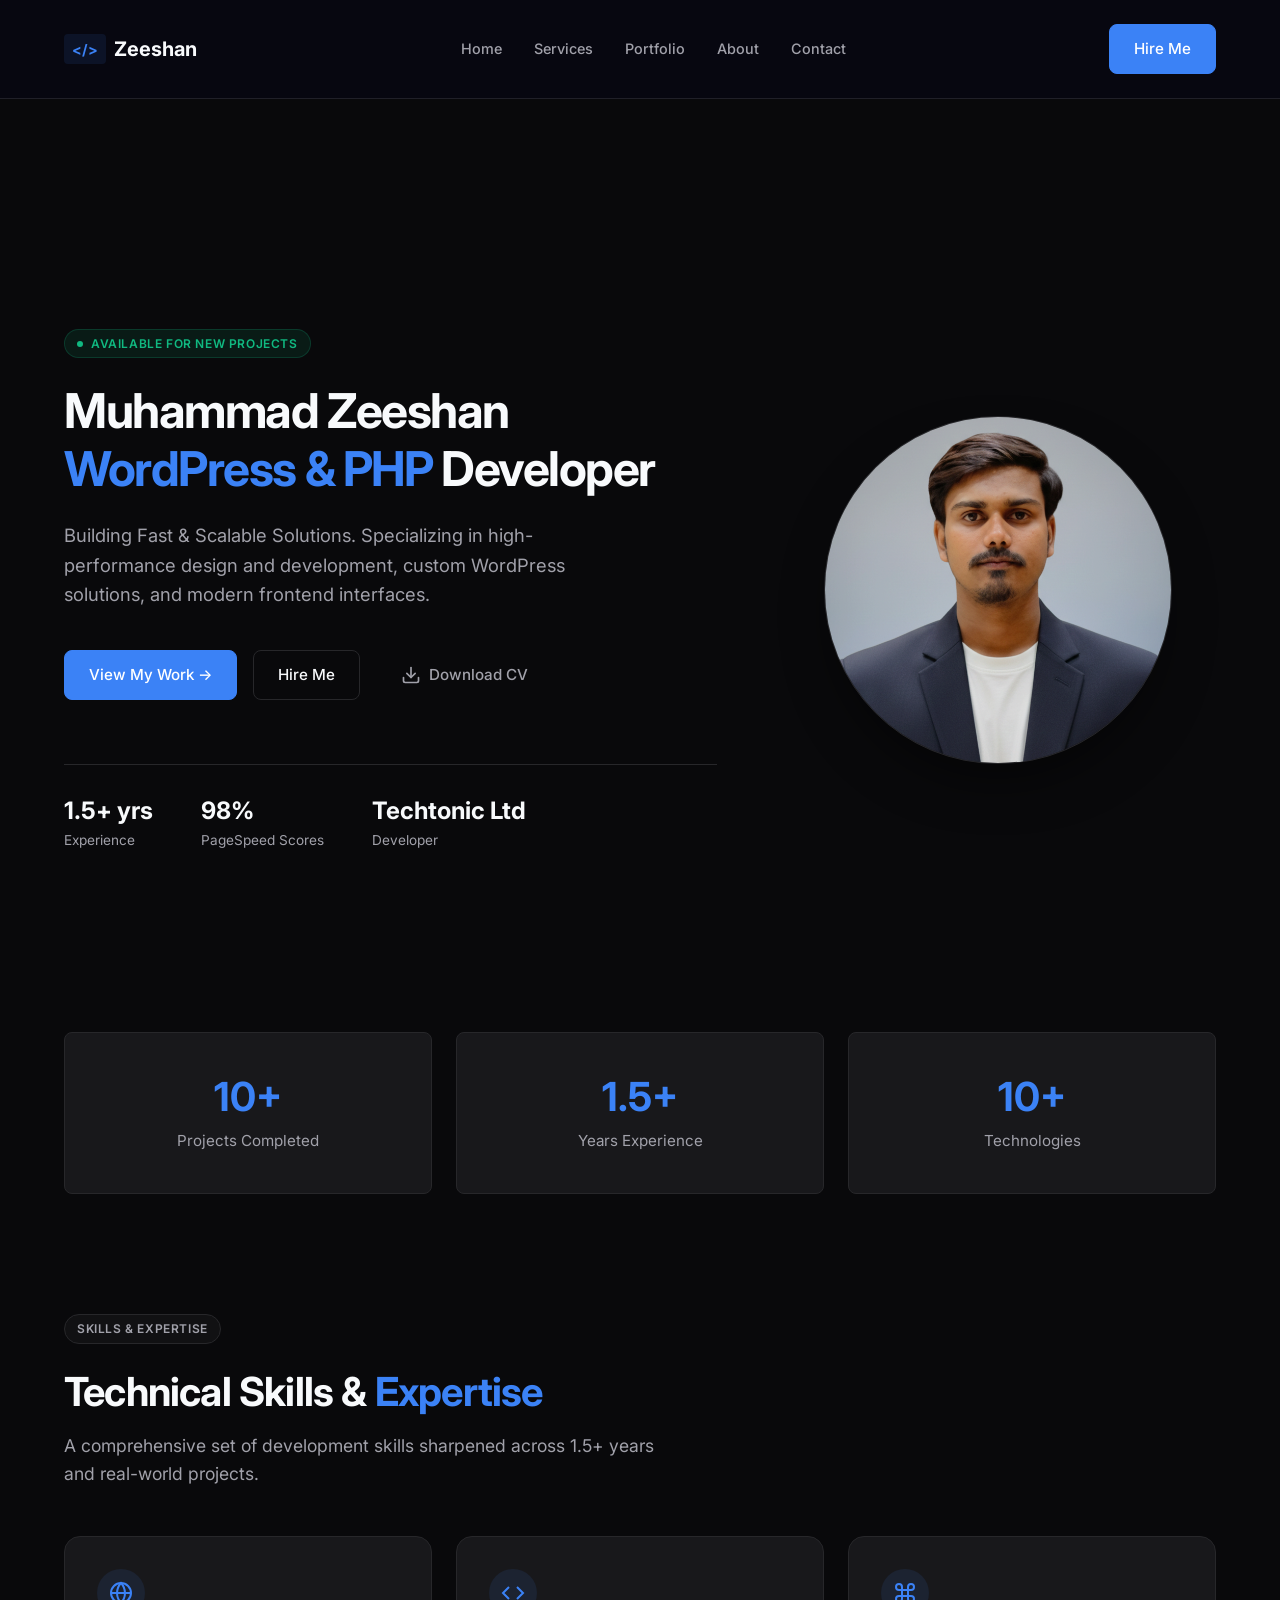
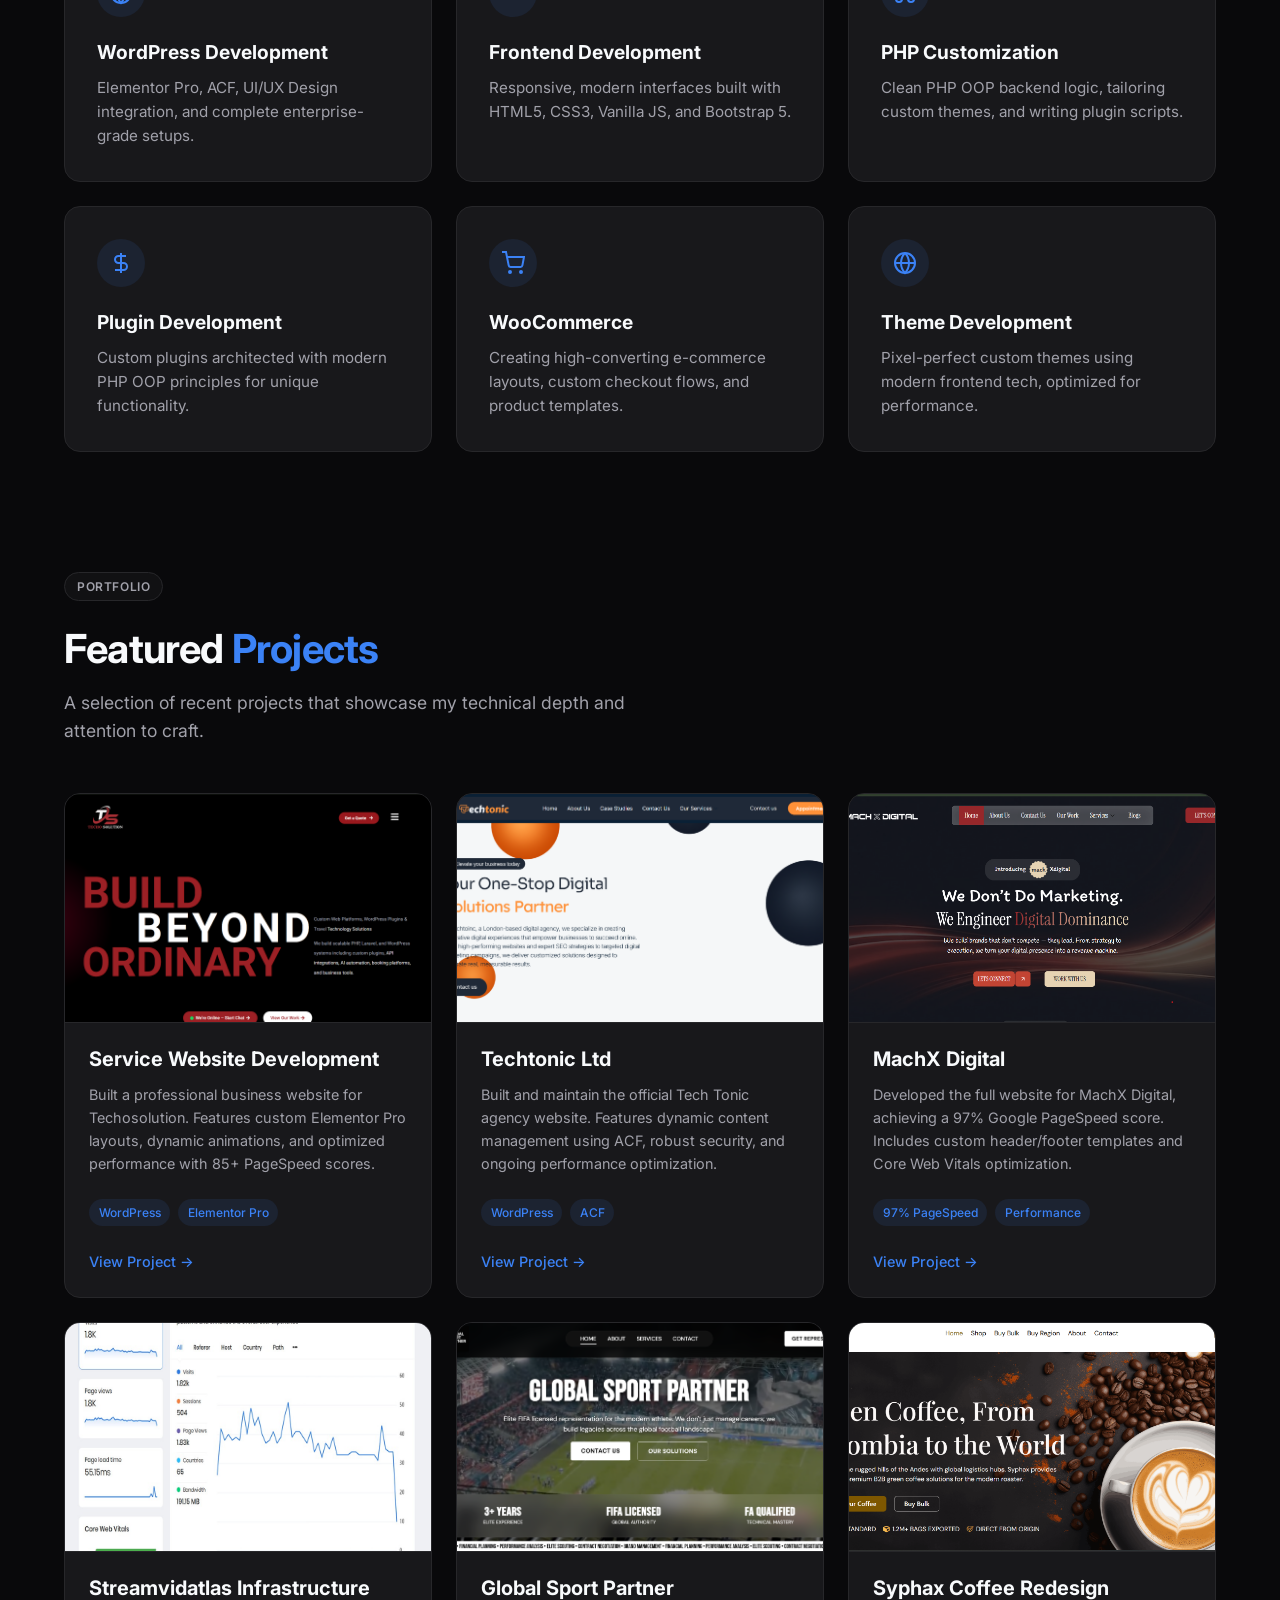
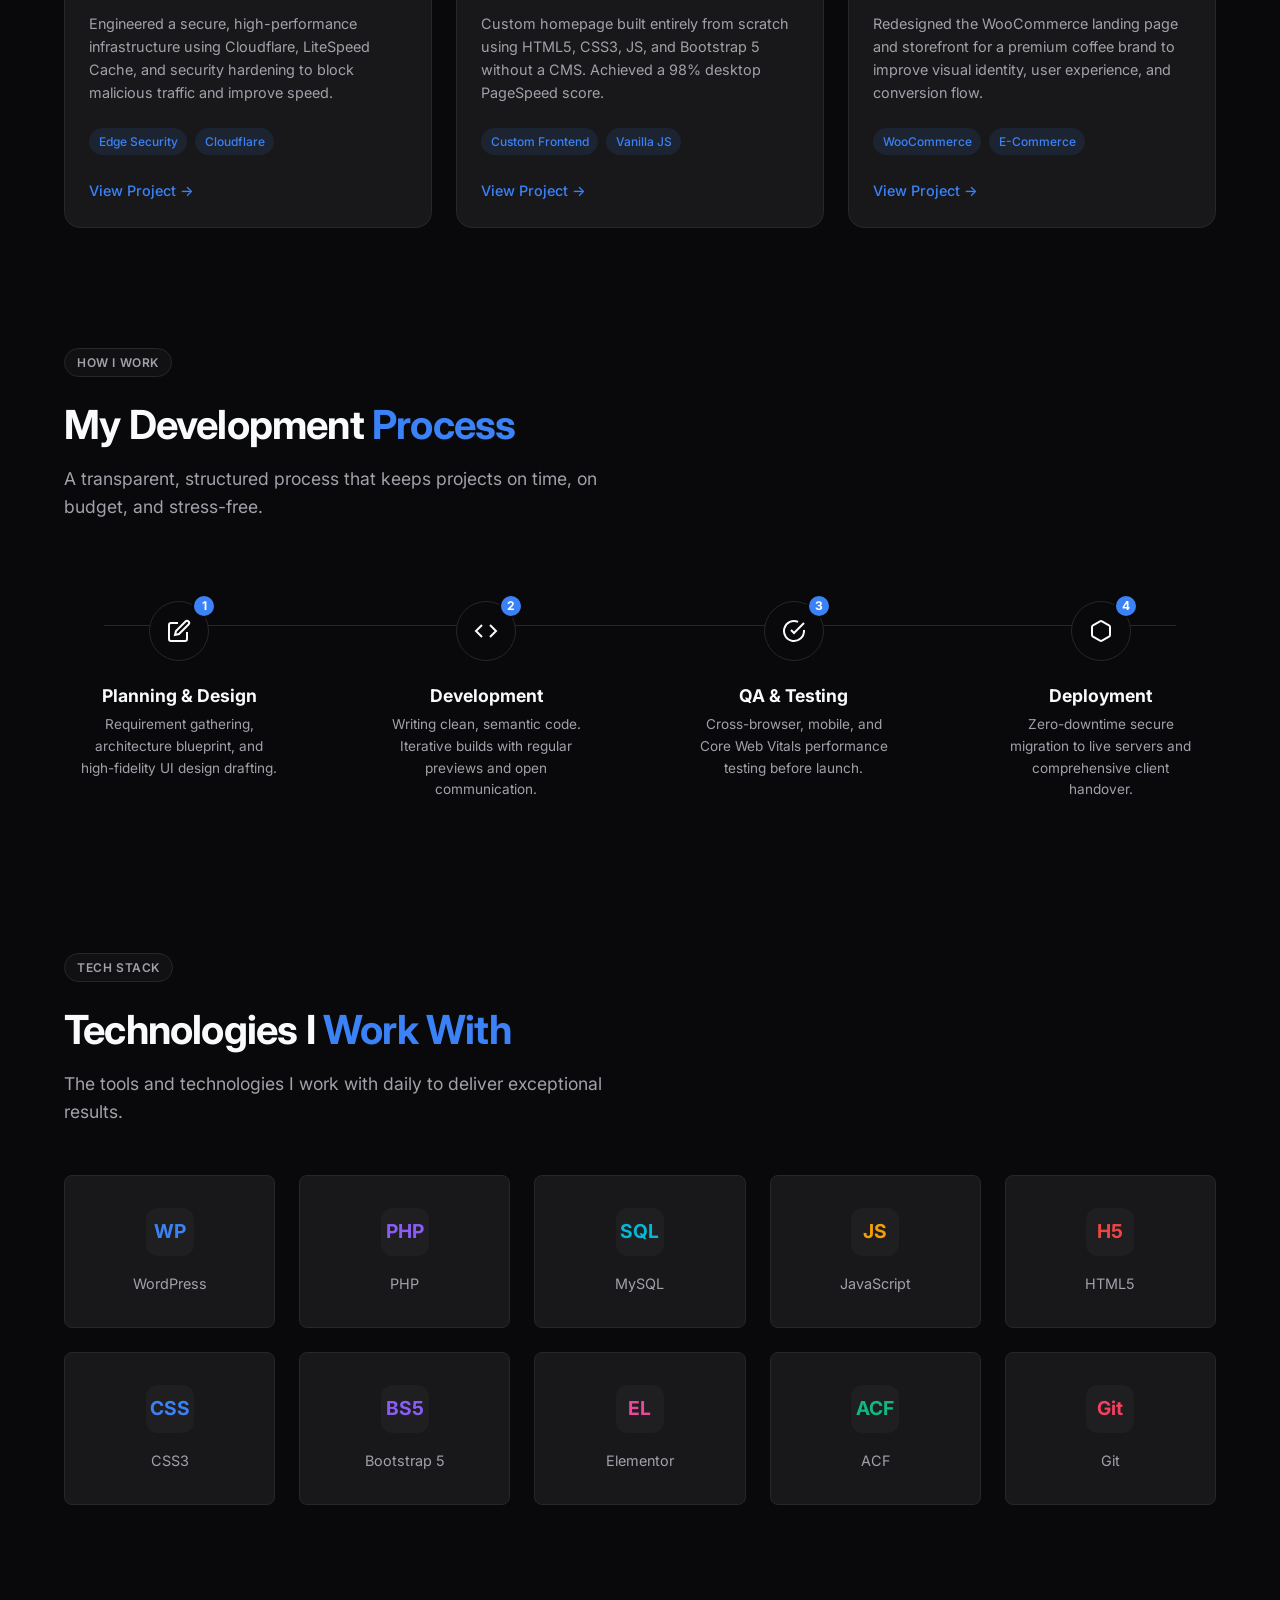
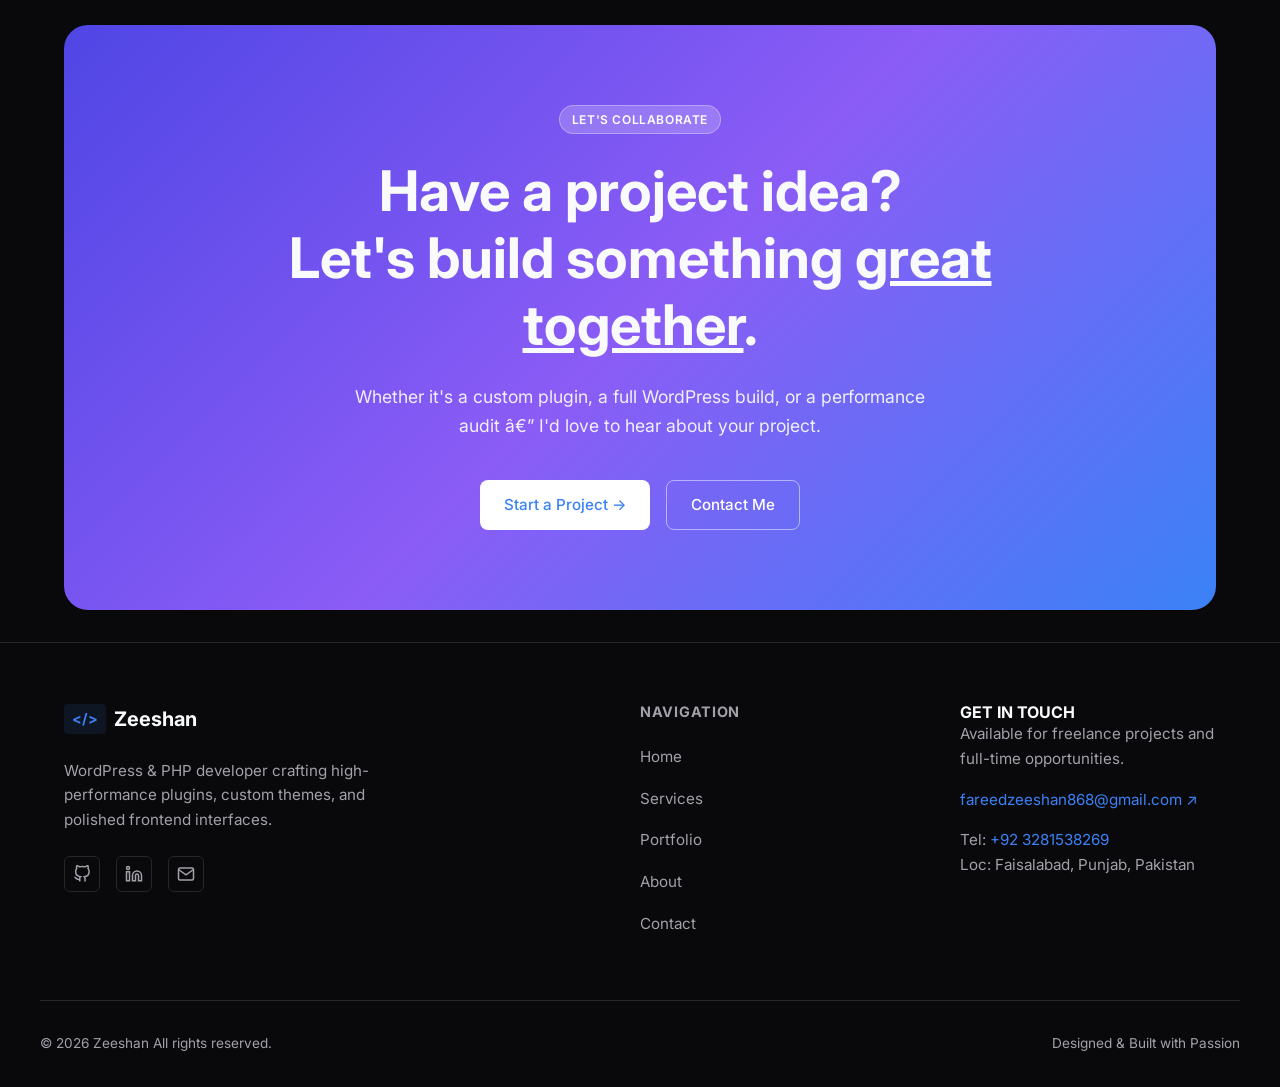
==== index.html @ 6ff64d0c "Initial commit of Portfolio website" ====
<!DOCTYPE html>
<html lang="en">
<head>
    <meta charset="UTF-8">
    <meta name="viewport" content="width=device-width, initial-scale=1.0">
    <title>Muhammad Zeeshan | Portfolio</title>
    <!-- CSS -->
    <link rel="stylesheet" href="assets/css/styles.css">
</head>
<body>

    <!-- 1. NAVIGATION -->
    <nav class="navbar">
        <div class="container nav-content">
            <a href="index.html" class="logo">
                <span class="logo-code">&lt;/&gt;</span> Zeeshan
            </a>
            <ul class="nav-links">
                <li><a href="index.html">Home</a></li>
                <li><a href="services.html">Services</a></li>
                <li><a href="portfolio.html">Portfolio</a></li>
                <li><a href="about.html">About</a></li>
                <li><a href="contact.html">Contact</a></li>
            </ul>
            <div style="display: flex; align-items: center; gap: 1rem;">
                <a href="contact.html" class="btn btn-primary nav-btn">Hire Me</a>
            </div>
        </div>
    </nav>

    <!-- 2. HERO SECTION -->
    <header id="home" class="hero">
        <div class="container hero-grid">
            <div class="hero-left">
                <span class="badge-label success">
                    <span class="dot-success"></span> AVAILABLE FOR NEW PROJECTS
                </span>
                
                <h1 class="hero-title">
                    Muhammad Zeeshan <br>
                    <span class="text-primary">WordPress & PHP</span> Developer
                </h1>
                
                <p class="hero-subtitle">
                    Building Fast & Scalable Solutions. Specializing in high-performance design and development, custom WordPress solutions, and modern frontend interfaces.
                </p>
                
                <div class="hero-ctas">
                    <a href="#portfolio" class="btn btn-primary">
                        View My Work &rarr;
                    </a>
                    <a href="contact.html" class="btn btn-outline">
                        Hire Me
                    </a>
                    <a href="assets/docs/Professional-CV.pdf" class="btn btn-ghost" target="_blank" download="Professional-CV.pdf" type="application/pdf"><svg width="20" height="20" viewBox="0 0 24 24" fill="none" stroke="currentColor" stroke-width="2" stroke-linecap="round" stroke-linejoin="round"><path d="M21 15v4a2 2 0 0 1-2 2H5a2 2 0 0 1-2-2v-4"></path><polyline points="7 10 12 15 17 10"></polyline><line x1="12" y1="15" x2="12" y2="3"></line></svg> Download CV</a>
                </div>
                
                <div class="hero-stats-row">
                    <div class="stat-item">
                        <h4>1.5+ yrs</h4>
                        <p>Experience</p>
                    </div>
                    <div class="stat-item">
                        <h4>98%</h4>
                        <p>PageSpeed Scores</p>
                    </div>
                    <div class="stat-item">
                        <h4>Techtonic Ltd</h4>
                        <p>Developer</p>
                    </div>
                </div>
            </div>
            
            <div class="hero-right">
                <div class="hero-right-img">
                    <img src="assets/images/profileimage.png" alt="Muhammad Zeeshan">
                </div>
            </div>
        </div>
    </header>

    <!-- 3. STATS GRID -->
    <section class="section-padding" style="padding-top: 2rem;">
        <div class="container stats-grid">
            <div class="stat-card-box">
                <h3>10+</h3>
                <p>Projects Completed</p>
            </div>
            <div class="stat-card-box">
                <h3>1.5+</h3>
                <p>Years Experience</p>
            </div>
            <div class="stat-card-box">
                <h3>10+</h3>
                <p>Technologies</p>
            </div>
        </div>
    </section>

    <!-- 4. SKILLS & EXPERTISE -->
    <section id="about" class="section-padding">
        <div class="container">
            <span class="badge-label">SKILLS & EXPERTISE</span>
            <div class="section-header">
                <h2 class="section-title">Technical Skills & <span class="text-primary">Expertise</span></h2>
                <p class="section-desc">A comprehensive set of development skills sharpened across 1.5+ years and real-world projects.</p>
            </div>
            
            <div class="grid-3">
                <div class="feature-card">
                    <div class="icon-circle">
                        <svg width="24" height="24" viewBox="0 0 24 24" fill="none" stroke="currentColor" stroke-width="2"><circle cx="12" cy="12" r="10"></circle><line x1="2" y1="12" x2="22" y2="12"></line><path d="M12 2a15.3 15.3 0 0 1 4 10 15.3 15.3 0 0 1-4 10 15.3 15.3 0 0 1-4-10 15.3 15.3 0 0 1 4-10z"></path></svg>
                    </div>
                    <h3>WordPress Development</h3>
                    <p>Elementor Pro, ACF, UI/UX Design integration, and complete enterprise-grade setups.</p>
                </div>
                
                <div class="feature-card">
                    <div class="icon-circle">
                        <svg width="24" height="24" viewBox="0 0 24 24" fill="none" stroke="currentColor" stroke-width="2"><polyline points="16 18 22 12 16 6"></polyline><polyline points="8 6 2 12 8 18"></polyline></svg>
                    </div>
                    <h3>Frontend Development</h3>
                    <p>Responsive, modern interfaces built with HTML5, CSS3, Vanilla JS, and Bootstrap 5.</p>
                </div>

                <div class="feature-card">
                    <div class="icon-circle">
                        <svg width="24" height="24" viewBox="0 0 24 24" fill="none" stroke="currentColor" stroke-width="2"><path d="M18 3a3 3 0 0 0-3 3v12a3 3 0 0 0 3 3 3 3 0 0 0 3-3 3 3 0 0 0-3-3H6a3 3 0 0 0-3 3 3 3 0 0 0 3 3 3 3 0 0 0 3-3V6a3 3 0 0 0-3-3 3 3 0 0 0-3 3 3 3 0 0 0 3 3h12a3 3 0 0 0 3-3 3 3 0 0 0-3-3z"></path></svg>
                    </div>
                    <h3>PHP Customization</h3>
                    <p>Clean PHP OOP backend logic, tailoring custom themes, and writing plugin scripts.</p>
                </div>

                <div class="feature-card">
                    <div class="icon-circle">
                        <svg width="24" height="24" viewBox="0 0 24 24" fill="none" stroke="currentColor" stroke-width="2"><path d="M12 2v20M17 5H9.5a3.5 3.5 0 0 0 0 7h5a3.5 3.5 0 0 1 0 7H6"></path></svg>
                    </div>
                    <h3>Plugin Development</h3>
                    <p>Custom plugins architected with modern PHP OOP principles for unique functionality.</p>
                </div>
                
                <div class="feature-card">
                    <div class="icon-circle">
                        <svg width="24" height="24" viewBox="0 0 24 24" fill="none" stroke="currentColor" stroke-width="2"><circle cx="9" cy="21" r="1"></circle><circle cx="20" cy="21" r="1"></circle><path d="M1 1h4l2.68 13.39a2 2 0 0 0 2 1.61h9.72a2 2 0 0 0 2-1.61L23 6H6"></path></svg>
                    </div>
                    <h3>WooCommerce</h3>
                    <p>Creating high-converting e-commerce layouts, custom checkout flows, and product templates.</p>
                </div>
                
                <div class="feature-card">
                    <div class="icon-circle">
                        <svg width="24" height="24" viewBox="0 0 24 24" fill="none" stroke="currentColor" stroke-width="2"><circle cx="12" cy="12" r="10"></circle><path d="M12 2a14.5 14.5 0 0 0 0 20 14.5 14.5 0 0 0 0-20"></path><path d="M2 12h20"></path></svg>
                    </div>
                    <h3>Theme Development</h3>
                    <p>Pixel-perfect custom themes using modern frontend tech, optimized for performance.</p>
                </div>
            </div>
        </div>
    </section>

    <!-- 5. PORTFOLIO -->
    <section id="portfolio" class="section-padding">
        <div class="container">
            <span class="badge-label">PORTFOLIO</span>
            <div class="section-header">
                <h2 class="section-title">Featured <span class="text-primary">Projects</span></h2>
                <p class="section-desc">A selection of recent projects that showcase my technical depth and attention to craft.</p>
            </div>
            
            <div class="grid-3">
                <!-- Project 1 -->
                <div class="project-card">
                    <div class="project-img-wrapper">
                        <img src="assets/images/techosolution.png" alt="Techosolution">
                    </div>
                    <div class="project-content">
                        <h3>Service Website Development</h3>
                        <p>Built a professional business website for Techosolution. Features custom Elementor Pro layouts, dynamic animations, and optimized performance with 85+ PageSpeed scores.</p>
                        <div class="project-tags">
                            <span>WordPress</span>
                            <span>Elementor Pro</span>
                        </div>
                        <a href="project-detail.html?id=techosolution" class="view-project-link">View Project &rarr;</a>
                    </div>
                </div>

                <!-- Project 2 -->
                <div class="project-card">
                    <div class="project-img-wrapper">
                        <img src="assets/images/techtonic.png" alt="Tech Tonic">
                    </div>
                    <div class="project-content">
                        <h3>Techtonic Ltd</h3>
                        <p>Built and maintain the official Tech Tonic agency website. Features dynamic content management using ACF, robust security, and ongoing performance optimization.</p>
                        <div class="project-tags">
                            <span>WordPress</span>
                            <span>ACF</span>
                        </div>
                        <a href="project-detail.html?id=techtonic" class="view-project-link">View Project &rarr;</a>
                    </div>
                </div>

                <!-- Project 3 -->
                <div class="project-card">
                    <div class="project-img-wrapper">
                        <img src="assets/images/machXdigitals.png" alt="MachX Digital">
                    </div>
                    <div class="project-content">
                        <h3>MachX Digital</h3>
                        <p>Developed the full website for MachX Digital, achieving a 97% Google PageSpeed score. Includes custom header/footer templates and Core Web Vitals optimization.</p>
                        <div class="project-tags">
                            <span>97% PageSpeed</span>
                            <span>Performance</span>
                        </div>
                        <a href="project-detail.html?id=machxdigital" class="view-project-link">View Project &rarr;</a>
                    </div>
                </div>

                <!-- Project 4 -->
                <div class="project-card">
                    <div class="project-img-wrapper">
                        <img src="assets/images/visitor-analytics.jpg" alt="Streamvidatlas">
                    </div>
                    <div class="project-content">
                        <h3>Streamvidatlas Infrastructure</h3>
                        <p>Engineered a secure, high-performance infrastructure using Cloudflare, LiteSpeed Cache, and security hardening to block malicious traffic and improve speed.</p>
                        <div class="project-tags">
                            <span>Edge Security</span>
                            <span>Cloudflare</span>
                        </div>
                        <a href="project-detail.html?id=streamvidatlas" class="view-project-link">View Project &rarr;</a>
                    </div>
                </div>

                <!-- Project 5 -->
                <div class="project-card">
                    <div class="project-img-wrapper">
                        <img src="assets/images/globalsportbrand.png" alt="Global Sport Partner">
                    </div>
                    <div class="project-content">
                        <h3>Global Sport Partner</h3>
                        <p>Custom homepage built entirely from scratch using HTML5, CSS3, JS, and Bootstrap 5 without a CMS. Achieved a 98% desktop PageSpeed score.</p>
                        <div class="project-tags">
                            <span>Custom Frontend</span>
                            <span>Vanilla JS</span>
                        </div>
                        <a href="project-detail.html?id=globalsportpartner" class="view-project-link">View Project &rarr;</a>
                    </div>
                </div>

                <!-- Project 6 -->
                <div class="project-card">
                    <div class="project-img-wrapper">
                        <img src="assets/images/syphox.png" alt="Syphax Coffee">
                    </div>
                    <div class="project-content">
                        <h3>Syphax Coffee Redesign</h3>
                        <p>Redesigned the WooCommerce landing page and storefront for a premium coffee brand to improve visual identity, user experience, and conversion flow.</p>
                        <div class="project-tags">
                            <span>WooCommerce</span>
                            <span>E-Commerce</span>
                        </div>
                        <a href="project-detail.html?id=syphaxcoffee" class="view-project-link">View Project &rarr;</a>
                    </div>
                </div>
            </div>
        </div>
    </section>

    <!-- Removed Services Section -->

    <!-- 7. PROCESS -->
    <section class="section-padding">
        <div class="container">
            <span class="badge-label">HOW I WORK</span>
            <div class="section-header">
                <h2 class="section-title">My Development <span class="text-primary">Process</span></h2>
                <p class="section-desc">A transparent, structured process that keeps projects on time, on budget, and stress-free.</p>
            </div>
            
            <div class="process-wrapper">
                <div class="process-step">
                    <div class="process-icon">
                        <svg width="24" height="24" viewBox="0 0 24 24" fill="none" stroke="currentColor" stroke-width="2"><path d="M11 4H4a2 2 0 0 0-2 2v14a2 2 0 0 0 2 2h14a2 2 0 0 0 2-2v-7"></path><path d="M18.5 2.5a2.121 2.121 0 0 1 3 3L12 15l-4 1 1-4 9.5-9.5z"></path></svg>
                        <div class="process-number">1</div>
                    </div>
                    <h3>Planning & Design</h3>
                    <p>Requirement gathering, architecture blueprint, and high-fidelity UI design drafting.</p>
                </div>
                <div class="process-step">
                    <div class="process-icon">
                        <svg width="24" height="24" viewBox="0 0 24 24" fill="none" stroke="currentColor" stroke-width="2"><polyline points="16 18 22 12 16 6"></polyline><polyline points="8 6 2 12 8 18"></polyline></svg>
                        <div class="process-number">2</div>
                    </div>
                    <h3>Development</h3>
                    <p>Writing clean, semantic code. Iterative builds with regular previews and open communication.</p>
                </div>
                <div class="process-step">
                    <div class="process-icon">
                        <svg width="24" height="24" viewBox="0 0 24 24" fill="none" stroke="currentColor" stroke-width="2"><path d="M22 11.08V12a10 10 0 1 1-5.93-9.14"></path><polyline points="22 4 12 14.01 9 11.01"></polyline></svg>
                        <div class="process-number">3</div>
                    </div>
                    <h3>QA & Testing</h3>
                    <p>Cross-browser, mobile, and Core Web Vitals performance testing before launch.</p>
                </div>
                <div class="process-step">
                    <div class="process-icon">
                        <svg width="24" height="24" viewBox="0 0 24 24" fill="none" stroke="currentColor" stroke-width="2"><path d="M21 16V8a2 2 0 0 0-1-1.73l-7-4a2 2 0 0 0-2 0l-7 4A2 2 0 0 0 3 8v8a2 2 0 0 0 1 1.73l7 4a2 2 0 0 0 2 0l7-4A2 2 0 0 0 21 16z"></path></svg>
                        <div class="process-number">4</div>
                    </div>
                    <h3>Deployment</h3>
                    <p>Zero-downtime secure migration to live servers and comprehensive client handover.</p>
                </div>
            </div>
        </div>
    </section>

    <!-- 8. TECH STACK -->
    <section class="section-padding">
        <div class="container">
            <span class="badge-label">TECH STACK</span>
            <div class="section-header">
                <h2 class="section-title">Technologies I <span class="text-primary">Work With</span></h2>
                <p class="section-desc">The tools and technologies I work with daily to deliver exceptional results.</p>
            </div>
            
            <div class="tech-grid">
                <div class="tech-card">
                    <div class="tech-logo-placeholder">WP</div>
                    <span>WordPress</span>
                </div>
                <div class="tech-card">
                    <div class="tech-logo-placeholder" style="color: #8b5cf6;">PHP</div>
                    <span>PHP</span>
                </div>
                <div class="tech-card">
                    <div class="tech-logo-placeholder" style="color: #06b6d4;">SQL</div>
                    <span>MySQL</span>
                </div>
                <div class="tech-card">
                    <div class="tech-logo-placeholder" style="color: #f59e0b;">JS</div>
                    <span>JavaScript</span>
                </div>
                <div class="tech-card">
                    <div class="tech-logo-placeholder" style="color: #ef4444;">H5</div>
                    <span>HTML5</span>
                </div>
                <div class="tech-card">
                    <div class="tech-logo-placeholder" style="color: #3b82f6;">CSS</div>
                    <span>CSS3</span>
                </div>
                <div class="tech-card">
                    <div class="tech-logo-placeholder" style="color: #8b5cf6;">BS5</div>
                    <span>Bootstrap 5</span>
                </div>
                <div class="tech-card">
                    <div class="tech-logo-placeholder" style="color: #ec4899;">EL</div>
                    <span>Elementor</span>
                </div>
                <div class="tech-card">
                    <div class="tech-logo-placeholder" style="color: #10b981;">ACF</div>
                    <span>ACF</span>
                </div>
                <div class="tech-card">
                    <div class="tech-logo-placeholder" style="color: #f43f5e;">Git</div>
                    <span>Git</span>
                </div>
            </div>
        </div>
    </section>



    <!-- 10. CTA & FOOTER -->
    <section class="section-padding" style="padding-bottom: 2rem;">
        <div class="container">
            <div class="cta-banner">
                <span class="badge-label">Let's Collaborate</span>
                <h2>Have a project idea? <br>Let's build something <span style="text-decoration: underline;">great together</span>.</h2>
                <p>Whether it's a custom plugin, a full WordPress build, or a performance audit â€” I'd love to hear about your project.</p>
                <div class="cta-buttons">
                    <a href="contact.html" class="btn btn-white">Start a Project &rarr;</a>
                    <a href="contact.html" class="btn btn-transparent">Contact Me</a>
                </div>
            </div>
        </div>
    </section>

    <footer id="contact" class="footer">
        <div class="container footer-grid">
            <div class="footer-brand">
                <a href="#" class="logo">
                    <span class="logo-code">&lt;/&gt;</span> Zeeshan
                </a>
                <p>WordPress & PHP developer crafting high-performance plugins, custom themes, and polished frontend interfaces.</p>
                <div class="social-icons">
                    <a href="https://github.com/zeeshan-2004" class="social-icon" target="_blank">
                        <svg width="18" height="18" viewBox="0 0 24 24" fill="none" stroke="currentColor" stroke-width="2"><path d="M9 19c-5 1.5-5-2.5-7-3m14 6v-3.87a3.37 3.37 0 0 0-.94-2.61c3.14-.35 6.44-1.54 6.44-7A5.44 5.44 0 0 0 20 4.77 5.07 5.07 0 0 0 19.91 1S18.73.65 16 2.48a13.38 13.38 0 0 0-7 0C6.27.65 5.09 1 5.09 1A5.07 5.07 0 0 0 5 4.77a5.44 5.44 0 0 0-1.5 3.78c0 5.42 3.3 6.61 6.44 7A3.37 3.37 0 0 0 9 18.13V22"></path></svg>
                    </a>
                    <a href="https://www.linkedin.com/in/muhammad-zeeshan-8a1a9b373/" class="social-icon" target="_blank">
                        <svg width="18" height="18" viewBox="0 0 24 24" fill="none" stroke="currentColor" stroke-width="2"><path d="M16 8a6 6 0 0 1 6 6v7h-4v-7a2 2 0 0 0-2-2 2 2 0 0 0-2 2v7h-4v-7a6 6 0 0 1 6-6z"></path><rect x="2" y="9" width="4" height="12"></rect><circle cx="4" cy="4" r="2"></circle></svg>
                    </a>
                    <a href="mailto:fareedzeeshan868@gmail.com" class="social-icon">
                        <svg width="18" height="18" viewBox="0 0 24 24" fill="none" stroke="currentColor" stroke-width="2"><path d="M4 4h16c1.1 0 2 .9 2 2v12c0 1.1-.9 2-2 2H4c-1.1 0-2-.9-2-2V6c0-1.1.9-2 2-2z"></path><polyline points="22,6 12,13 2,6"></polyline></svg>
                    </a>
                </div>
            </div>
            
            <div class="footer-links">
                <h4>NAVIGATION</h4>
                <ul>
                    <li><a href="index.html">Home</a></li>
                    <li><a href="services.html">Services</a></li>
                    <li><a href="portfolio.html">Portfolio</a></li>
                    <li><a href="about.html">About</a></li>
                    <li><a href="contact.html">Contact</a></li>
                </ul>
            </div>
            
            <div class="footer-contact">
                <h4>GET IN TOUCH</h4>
                <p>Available for freelance projects and full-time opportunities.</p>
                <a href="mailto:fareedzeeshan868@gmail.com">fareedzeeshan868@gmail.com &nearr;</a>
                <p style="margin-top: 1rem;">
                    Tel: <a href="tel:+923281538269">+92 3281538269</a><br>
                    Loc: Faisalabad, Punjab, Pakistan
                </p>
            </div>
        </div>
        <div class="container footer-bottom">
            <p>&copy; 2026 Zeeshan All rights reserved.</p>
            <p>Designed & Built with Passion</p>
        </div>
    </footer>

</body>
</html>
---- assets/css/styles.css ----
/* ==========================================================================
   DEVFOLIO AESTHETIC - STYLES.CSS
   ========================================================================== */

@import url('https://fonts.googleapis.com/css2?family=Inter:wght@300;400;500;600;700&display=swap');

:root {
    --bg-main: #09090b;       /* Very dark background */
    --bg-card: #18181b;       /* Card background */
    --bg-card-hover: #27272a; /* Card hover background */
    --border-color: #27272a;  /* Subtle borders */
    
    --primary: #3b82f6;       /* Blue accent */
    --primary-hover: #2563eb;
    --primary-light: rgba(59, 130, 246, 0.1);
    
    --text-main: #f8fafc;     /* White/Light Gray text */
    --text-muted: #a1a1aa;    /* Gray text */
    --text-dark: #0f172a;     /* Dark text for specific elements */

    --success: #10b981;       /* Green for badges */
    --success-light: rgba(16, 185, 129, 0.1);
    
    --font-sans: 'Inter', sans-serif;
    
    --border-radius-sm: 0.375rem;
    --border-radius-md: 0.5rem;
    --border-radius-lg: 1rem;
    --border-radius-xl: 1.5rem;
}

/* RESET & BASE */
* {
    margin: 0;
    padding: 0;
    box-sizing: border-box;
}

html {
    scroll-behavior: smooth;
}

body {
    background-color: var(--bg-main);
    color: var(--text-main);
    font-family: var(--font-sans);
    line-height: 1.6;
    -webkit-font-smoothing: antialiased;
    padding-top: 100px;
}

a {
    text-decoration: none;
    color: inherit;
    transition: all 0.3s ease;
}

ul {
    list-style: none;
}

img {
    max-width: 100%;
    height: auto;
    display: block;
}

/* UTILITIES */
.container {
    max-width: 1200px;
    margin: 0 auto;
    padding: 0 1.5rem;
}

.section-padding {
    padding: 60px 0;
}

/* TYPOGRAPHY */
h1, h2, h3, h4, h5, h6 {
    font-weight: 700;
    line-height: 1.2;
    color: var(--text-main);
}

.text-primary {
    color: var(--primary);
}

.text-muted {
    color: var(--text-muted);
}

/* BUTTONS */
.btn {
    display: inline-flex;
    align-items: center;
    justify-content: center;
    padding: 0.75rem 1.5rem;
    border-radius: var(--border-radius-md);
    font-weight: 500;
    font-size: 0.95rem;
    cursor: pointer;
    transition: all 0.2s ease;
    gap: 0.5rem;
}

.btn-primary {
    background-color: var(--primary);
    color: #ffffff;
    border: 1px solid var(--primary);
}

.btn-primary:hover {
    background-color: var(--primary-hover);
    border-color: var(--primary-hover);
}

.btn-outline {
    background-color: transparent;
    color: var(--text-main);
    border: 1px solid var(--border-color);
}

.btn-outline:hover {
    background-color: rgba(255, 255, 255, 0.05);
    border-color: rgba(255, 255, 255, 0.1);
}

.btn-ghost {
    background-color: transparent;
    color: var(--text-muted);
    border: 1px solid transparent;
}

.btn-ghost:hover {
    color: var(--text-main);
}

/* BADGES */
.badge-label {
    display: inline-flex;
    align-items: center;
    gap: 0.5rem;
    padding: 0.25rem 0.75rem;
    border-radius: 9999px;
    background-color: rgba(255, 255, 255, 0.03);
    border: 1px solid var(--border-color);
    font-size: 0.75rem;
    font-weight: 600;
    text-transform: uppercase;
    letter-spacing: 0.05em;
    color: var(--text-muted);
    margin-bottom: 1.5rem;
}

.badge-label.success {
    color: var(--success);
    background-color: var(--success-light);
    border-color: rgba(16, 185, 129, 0.2);
}

.dot-success {
    width: 6px;
    height: 6px;
    border-radius: 50%;
    background-color: var(--success);
}

/* SECTION HEADERS */
.section-header {
    margin-bottom: 3rem;
}

.section-title {
    font-size: 2.5rem;
    margin-bottom: 1rem;
    letter-spacing: -0.02em;
}

.section-desc {
    font-size: 1.1rem;
    color: var(--text-muted);
    max-width: 600px;
}

/* NAVIGATION */
.navbar {
    padding: 1.5rem 0;
    position: fixed;
    top: 0;
    left: 0;
    width: 100%;
    z-index: 100;
    background-color: #070710;
    border-bottom: 1px solid rgba(255, 255, 255, 0.1);
}

.nav-content {
    display: flex;
    justify-content: space-between;
    align-items: center;
}

.logo {
    display: flex;
    align-items: center;
    gap: 0.5rem;
    font-weight: 700;
    font-size: 1.25rem;
    color: var(--text-main);
}

.logo-code {
    color: var(--primary);
    background: var(--primary-light);
    padding: 0.2rem 0.5rem;
    border-radius: 0.25rem;
    font-size: 0.9rem;
}

.nav-links {
    display: flex;
    gap: 2rem;
}

.nav-links a {
    font-size: 0.9rem;
    color: var(--text-muted);
    font-weight: 500;
}

.nav-links a:hover {
    color: var(--text-main);
}

.nav-links a.active {
    color: var(--primary);
}

/* HERO SECTION */
.hero {
    min-height: 100vh;
    display: flex;
    align-items: center;
    padding-top: 80px;
}

.hero-grid {
    display: grid;
    grid-template-columns: 1.2fr 0.8fr;
    gap: 4rem;
    align-items: center;
}

.hero-title {
    font-size: 48px;
    line-height: 1.2;
    margin-bottom: 1.5rem;
    letter-spacing: -0.03em;
}

.hero-subtitle {
    font-size: 1.15rem;
    color: var(--text-muted);
    margin-bottom: 2.5rem;
    max-width: 550px;
}

.hero-ctas {
    display: flex;
    gap: 1rem;
    flex-wrap: wrap;
    margin-bottom: 4rem;
}

/* STATS BAR (Hero Bottom) */
.hero-stats-row {
    display: flex;
    gap: 3rem;
    border-top: 1px solid var(--border-color);
    padding-top: 2rem;
}

.stat-item h4 {
    font-size: 1.5rem;
    margin-bottom: 0.25rem;
}

.stat-item p {
    font-size: 0.85rem;
    color: var(--text-muted);
}

/* HERO IMAGE RIGHT */
.hero-right-img {
    position: relative;
    border-radius: 50%;
    aspect-ratio: 1 / 1;
    overflow: hidden;
    border: 1px solid var(--border-color);
    box-shadow: 0 25px 50px -12px rgba(0, 0, 0, 0.5);
    background: var(--bg-card);
    width: 80%;
    margin: 0 auto;
}

.hero-right-img img {
    width: 100%;
    height: 100%;
    object-fit: cover;
    object-position: top center;
    opacity: 0.9;
    transition: opacity 0.3s;
}

.hero-right-img:hover img {
    opacity: 1;
}

/* STATS GRID SECTION (Page 1 bottom) */
.stats-grid {
    display: grid;
    grid-template-columns: repeat(3, 1fr);
    gap: 1.5rem;
}

.stat-card-box {
    background-color: var(--bg-card);
    border: 1px solid var(--border-color);
    border-radius: var(--border-radius-md);
    padding: 2.5rem 2rem;
    text-align: center;
    transition: all 0.3s ease;
}

.stat-card-box:hover {
    border-color: rgba(255, 255, 255, 0.1);
    transform: translateY(-5px);
}

.stat-card-box h3 {
    font-size: 2.5rem;
    color: var(--primary);
    margin-bottom: 0.5rem;
}

.stat-card-box p {
    color: var(--text-muted);
    font-size: 0.95rem;
}

/* SKILLS & SERVICES GRIDS */
.grid-3 {
    display: grid;
    grid-template-columns: repeat(3, 1fr);
    gap: 1.5rem;
}

.feature-card {
    background-color: var(--bg-card);
    border: 1px solid var(--border-color);
    border-radius: var(--border-radius-lg);
    padding: 2rem;
    transition: all 0.3s ease;
}

.feature-card:hover {
    border-color: rgba(255, 255, 255, 0.1);
    background-color: var(--bg-card-hover);
}

.icon-circle {
    width: 48px;
    height: 48px;
    border-radius: 50%;
    background-color: var(--primary-light);
    color: var(--primary);
    display: flex;
    align-items: center;
    justify-content: center;
    font-size: 1.25rem;
    margin-bottom: 1.5rem;
}

.feature-card h3 {
    font-size: 1.2rem;
    margin-bottom: 0.75rem;
}

.feature-card p {
    color: var(--text-muted);
    font-size: 0.95rem;
}

/* PORTFOLIO GRID */
.project-card {
    background-color: var(--bg-card);
    border: 1px solid var(--border-color);
    border-radius: var(--border-radius-lg);
    overflow: hidden;
    display: flex;
    flex-direction: column;
    transition: all 0.3s ease;
    position: relative;
}

.project-card:hover {
    border-color: rgba(255, 255, 255, 0.15);
    transform: translateY(-5px);
}

.project-img-wrapper {
    aspect-ratio: 16 / 10;
    overflow: hidden;
    border-bottom: 1px solid var(--border-color);
}

.project-img-wrapper img {
    width: 100%;
    height: 100%;
    object-fit: cover;
    transition: transform 0.5s ease;
}

.project-card:hover .project-img-wrapper img {
    transform: scale(1.03);
}

.view-project-link::after {
    content: "";
    position: absolute;
    top: 0;
    left: 0;
    width: 100%;
    height: 100%;
    z-index: 10; /* Covers the whole card so it's all clickable */
}

.project-content {
    padding: 1.5rem;
    display: flex;
    flex-direction: column;
    flex-grow: 1;
}

.project-content h3 {
    font-size: 1.25rem;
    margin-bottom: 0.75rem;
}

.project-content p {
    color: var(--text-muted);
    font-size: 0.9rem;
    margin-bottom: 1.5rem;
    flex-grow: 1;
}

.project-tags {
    display: flex;
    flex-wrap: wrap;
    gap: 0.5rem;
    margin-bottom: 1.5rem;
}

.project-tags span {
    font-size: 0.75rem;
    padding: 0.25rem 0.6rem;
    border-radius: 9999px;
    background-color: var(--primary-light);
    color: var(--primary);
    font-weight: 500;
}

.view-project-link {
    font-size: 0.9rem;
    font-weight: 500;
    color: var(--primary);
    display: inline-flex;
    align-items: center;
    gap: 0.5rem;
}

.view-project-link:hover {
    color: var(--primary-hover);
    gap: 0.75rem; /* slight arrow animation */
}

/* PROCESS TIMELINE */
.process-wrapper {
    display: flex;
    justify-content: space-between;
    position: relative;
    padding: 2rem 0;
}

.process-wrapper::before {
    content: '';
    position: absolute;
    top: 3.5rem;
    left: 40px;
    right: 40px;
    height: 1px;
    background-color: var(--border-color);
    z-index: 0;
}

.process-step {
    position: relative;
    z-index: 1;
    display: flex;
    flex-direction: column;
    align-items: center;
    text-align: center;
    width: 20%;
    padding: 0 1rem;
}

.process-icon {
    width: 60px;
    height: 60px;
    border-radius: 50%;
    background-color: var(--bg-main);
    border: 1px solid var(--border-color);
    display: flex;
    align-items: center;
    justify-content: center;
    font-size: 1.25rem;
    color: var(--text-main);
    margin-bottom: 1.5rem;
    position: relative;
}

.process-number {
    position: absolute;
    top: -8px;
    right: -8px;
    width: 24px;
    height: 24px;
    background-color: var(--primary);
    color: white;
    border-radius: 50%;
    font-size: 0.75rem;
    font-weight: bold;
    display: flex;
    align-items: center;
    justify-content: center;
    border: 2px solid var(--bg-main);
}

.process-step h3 {
    font-size: 1.1rem;
    margin-bottom: 0.5rem;
}

.process-step p {
    font-size: 0.85rem;
    color: var(--text-muted);
}

/* TECH STACK GRID */
.tech-grid {
    display: grid;
    grid-template-columns: repeat(5, 1fr);
    gap: 1.5rem;
}

.tech-card {
    background-color: var(--bg-card);
    border: 1px solid var(--border-color);
    border-radius: var(--border-radius-md);
    padding: 2rem;
    display: flex;
    flex-direction: column;
    align-items: center;
    justify-content: center;
    transition: all 0.3s ease;
}

.tech-card:hover {
    border-color: rgba(255, 255, 255, 0.1);
    background-color: var(--bg-card-hover);
}

.tech-logo-placeholder {
    width: 48px;
    height: 48px;
    border-radius: 12px;
    background-color: rgba(255, 255, 255, 0.03);
    display: flex;
    align-items: center;
    justify-content: center;
    font-weight: 700;
    color: var(--primary);
    margin-bottom: 1rem;
    font-size: 1.2rem;
}

.tech-card span {
    font-size: 0.9rem;
    color: var(--text-muted);
}

/* TESTIMONIALS */
.testimonial-card {
    background-color: var(--bg-card);
    border: 1px solid var(--border-color);
    border-radius: var(--border-radius-lg);
    padding: 2.5rem;
    display: flex;
    flex-direction: column;
}

.stars {
    color: #06b6d4; /* Cyan tint */
    font-size: 1rem;
    letter-spacing: 2px;
    margin-bottom: 1.5rem;
}

.review-text {
    font-size: 1rem;
    color: var(--text-muted);
    font-style: italic;
    margin-bottom: 2rem;
    flex-grow: 1;
}

.reviewer-info {
    display: flex;
    align-items: center;
    gap: 1rem;
}

.reviewer-avatar {
    width: 40px;
    height: 40px;
    border-radius: 50%;
    background-color: var(--primary);
    color: white;
    display: flex;
    align-items: center;
    justify-content: center;
    font-weight: 600;
}

.reviewer-details h4 {
    font-size: 0.95rem;
    margin-bottom: 0.1rem;
}

.reviewer-details span {
    font-size: 0.8rem;
    color: var(--text-muted);
}

/* FEATURES ROW (Below Testimonials) */
.features-row {
    display: grid;
    grid-template-columns: repeat(4, 1fr);
    gap: 2rem;
    padding-top: 4rem;
    border-top: 1px solid var(--border-color);
    text-align: center;
}

.feature-icon-wrapper {
    width: 50px;
    height: 50px;
    margin: 0 auto 1rem;
    border-radius: 50%;
    border: 1px solid var(--border-color);
    display: flex;
    align-items: center;
    justify-content: center;
    color: var(--primary);
}

.features-row h4 {
    font-size: 0.95rem;
}

/* CTA BANNER */
.cta-banner {
    background: linear-gradient(135deg, #4f46e5, #8b5cf6, #3b82f6);
    border-radius: var(--border-radius-xl);
    padding: 5rem 3rem;
    text-align: center;
    color: white;
}

.cta-banner .badge-label {
    background-color: rgba(255, 255, 255, 0.2);
    border-color: rgba(255, 255, 255, 0.3);
    color: white;
}

.cta-banner h2 {
    font-size: 3.5rem;
    margin-bottom: 1.5rem;
    max-width: 800px;
    margin-left: auto;
    margin-right: auto;
}

.cta-banner p {
    font-size: 1.1rem;
    opacity: 0.9;
    margin-bottom: 2.5rem;
    max-width: 600px;
    margin-left: auto;
    margin-right: auto;
}

.cta-buttons {
    display: flex;
    justify-content: center;
    gap: 1rem;
}

.btn-white {
    background-color: white;
    color: var(--primary);
}

.btn-white:hover {
    background-color: #f8fafc;
}

.btn-transparent {
    background-color: transparent;
    color: white;
    border: 1px solid rgba(255, 255, 255, 0.5);
}

.btn-transparent:hover {
    background-color: rgba(255, 255, 255, 0.1);
}

/* FOOTER */
.footer {
    padding-top: 60px;
    border-top: 1px solid var(--border-color);
}

.footer-grid {
    display: grid;
    grid-template-columns: 2fr 1fr 1fr;
    gap: 4rem;
    margin-bottom: 4rem;
}

.footer-brand p {
    color: var(--text-muted);
    font-size: 0.95rem;
    margin: 1.5rem 0;
    max-width: 350px;
}

.social-icons {
    display: flex;
    gap: 1rem;
}

.social-icon {
    width: 36px;
    height: 36px;
    border-radius: var(--border-radius-sm);
    border: 1px solid var(--border-color);
    display: flex;
    align-items: center;
    justify-content: center;
    color: var(--text-muted);
}

.social-icon:hover {
    color: var(--text-main);
    border-color: var(--text-muted);
}

.footer-links h4 {
    font-size: 0.9rem;
    text-transform: uppercase;
    letter-spacing: 0.05em;
    color: var(--text-muted);
    margin-bottom: 1.5rem;
}

.footer-links ul {
    display: flex;
    flex-direction: column;
    gap: 1rem;
}

.footer-links a {
    color: var(--text-muted);
    font-size: 0.95rem;
}

.footer-links a:hover {
    color: var(--primary);
}

.footer-contact p {
    color: var(--text-muted);
    font-size: 0.95rem;
    margin-bottom: 1rem;
}

.footer-contact a {
    color: var(--primary);
    font-size: 0.95rem;
}

.footer-bottom {
    display: flex;
    justify-content: space-between;
    align-items: center;
    padding: 2rem 0;
    border-top: 1px solid var(--border-color);
    color: var(--text-muted);
    font-size: 0.85rem;
}

/* RESPONSIVE */
@media (max-width: 1024px) {
    .hero-grid {
        grid-template-columns: 1fr;
        gap: 3rem;
    }
    .grid-3 {
        grid-template-columns: repeat(2, 1fr);
    }
    .stats-grid {
        grid-template-columns: repeat(2, 1fr);
    }
    .section-padding {
        padding: 45px 0;
    }
    .footer {
        padding-top: 45px;
    }
    .tech-grid {
        grid-template-columns: repeat(3, 1fr);
    }
    .footer-grid {
        grid-template-columns: 1fr 1fr;
    }
    .process-wrapper {
        flex-direction: column;
        align-items: flex-start;
        gap: 2rem;
    }
    .process-wrapper::before {
        display: none;
    }
    .process-step {
        width: 100%;
        flex-direction: row;
        text-align: left;
        gap: 1.5rem;
        padding: 0;
    }
    .process-icon {
        margin-bottom: 0;
    }
}

@media (max-width: 768px) {
    .nav-links, .nav-btn {
        display: none;
    }
    .hero-title {
        font-size: 3rem;
    }
    .hero-stats-row {
        flex-direction: column;
        gap: 1.5rem;
    }
    .grid-3 {
        grid-template-columns: 1fr;
    }
    .stats-grid {
        grid-template-columns: 1fr;
    }
    .section-padding {
        padding: 30px 10px;
    }
    .footer {
        padding-top: 30px;
    }
    .tech-grid {
        grid-template-columns: repeat(2, 1fr);
    }
    .features-row {
        grid-template-columns: repeat(2, 1fr);
    }
    .footer-grid {
        grid-template-columns: 1fr;
        gap: 2rem;
    }
    .footer-bottom {
        flex-direction: column;
        gap: 1rem;
        text-align: center;
    }
    .cta-banner h2 {
        font-size: 2.5rem;
    }
    .cta-buttons {
        flex-direction: column;
    }
}

/* PORTFOLIO PAGE STYLES */

.portfolio-hero {
    min-height: 50vh;
    padding-top: 140px;
    padding-bottom: 3rem;
}

.portfolio-title {
    font-size: 3.5rem;
    line-height: 1.1;
    margin-bottom: 1.5rem;
    letter-spacing: -0.03em;
    max-width: 800px;
}

.portfolio-stats-grid {
    display: grid;
    grid-template-columns: repeat(4, 1fr);
    gap: 1.5rem;
    margin-top: 4rem;
}

.portfolio-stat-card {
    background-color: var(--bg-card);
    border: 1px solid var(--border-color);
    border-radius: var(--border-radius-md);
    padding: 2rem 1.5rem;
    transition: all 0.3s ease;
}

.portfolio-stat-card h3 {
    font-size: 2.5rem;
    color: var(--primary);
    margin-bottom: 0.5rem;
}

.portfolio-stat-card p {
    color: var(--text-muted);
    font-size: 0.85rem;
    text-transform: uppercase;
    letter-spacing: 0.05em;
    font-weight: 600;
}

.category-filters {
    display: flex;
    flex-wrap: wrap;
    gap: 1rem;
    margin-bottom: 3rem;
}

.filter-pill {
    padding: 0.5rem 1.25rem;
    border-radius: 9999px;
    background-color: var(--bg-card);
    border: 1px solid var(--border-color);
    color: var(--text-muted);
    font-size: 0.9rem;
    font-weight: 500;
    cursor: pointer;
    transition: all 0.2s ease;
}

.filter-pill:hover {
    color: var(--text-main);
    border-color: rgba(255, 255, 255, 0.2);
}

.filter-pill.active {
    background-color: var(--primary);
    color: #ffffff;
    border-color: var(--primary);
}

.project-card-v2 {
    background-color: var(--bg-card);
    border: 1px solid var(--border-color);
    border-radius: var(--border-radius-lg);
    overflow: hidden;
    display: flex;
    flex-direction: column;
    transition: all 0.3s ease;
    position: relative;
}

.project-card-v2:hover {
    border-color: rgba(255, 255, 255, 0.15);
    transform: translateY(-5px);
}

.floating-badge {
    position: absolute;
    top: 1rem;
    left: 1rem;
    z-index: 10;
    background-color: var(--bg-main);
    color: var(--text-main);
    padding: 0.25rem 0.75rem;
    border-radius: 9999px;
    font-size: 0.75rem;
    font-weight: 600;
    border: 1px solid var(--border-color);
    display: flex;
    align-items: center;
    gap: 0.5rem;
}

.floating-badge .dot {
    width: 6px;
    height: 6px;
    border-radius: 50%;
    background-color: var(--accent);
}

@media (max-width: 768px) {
    .portfolio-stats-grid {
        grid-template-columns: repeat(2, 1fr);
    }
    .portfolio-title {
        font-size: 2.5rem;
    }
}

/* SERVICES PAGE STYLES */
.services-hero {
    padding-top: 140px;
    padding-bottom: 3rem;
}

.deep-dive-card {
    display: grid;
    grid-template-columns: 1fr 1fr;
    gap: 4rem;
    background-color: var(--bg-card);
    border: 1px solid var(--border-color);
    border-radius: var(--border-radius-lg);
    padding: 3rem;
    margin-bottom: 2rem;
    align-items: center;
}

.feature-list-custom {
    list-style: none;
    padding: 0;
    margin: 0;
}

.feature-list-custom li {
    position: relative;
    padding-left: 2rem;
    margin-bottom: 1rem;
    color: var(--text-main);
    font-size: 0.95rem;
}

.feature-list-custom li::before {
    content: "✓";
    position: absolute;
    left: 0;
    top: 0;
    color: var(--primary);
    font-weight: bold;
    border: 1px solid var(--primary);
    border-radius: 50%;
    width: 1.25rem;
    height: 1.25rem;
    display: inline-flex;
    align-items: center;
    justify-content: center;
    font-size: 0.7rem;
}

.process-grid-v2 {
    display: grid;
    grid-template-columns: repeat(3, 1fr);
    gap: 1.5rem;
}

.process-card-v2 {
    background-color: var(--bg-card);
    border: 1px solid var(--border-color);
    border-radius: var(--border-radius-lg);
    padding: 2rem;
    text-align: left;
    position: relative;
    overflow: hidden;
}

.process-header {
    display: flex;
    justify-content: space-between;
    align-items: flex-start;
    margin-bottom: 1.5rem;
    border-bottom: 1px solid var(--border-color);
    padding-bottom: 1.5rem;
}

.process-num {
    font-size: 1.2rem;
    font-weight: 700;
    color: var(--primary);
    background-color: var(--primary-light);
    padding: 0.25rem 0.75rem;
    border-radius: 9999px;
}

.process-icon-mini {
    color: var(--text-muted);
}

.process-body h3 {
    font-size: 1.2rem;
    margin-bottom: 0.75rem;
}

.process-body p {
    color: var(--text-muted);
    font-size: 0.95rem;
}

.grid-4 {
    display: grid;
    grid-template-columns: repeat(4, 1fr);
    gap: 1.5rem;
}

.pricing-grid {
    display: grid;
    grid-template-columns: repeat(3, 1fr);
    gap: 2rem;
    align-items: stretch;
}

.pricing-card {
    background-color: var(--bg-card);
    border: 1px solid var(--border-color);
    border-radius: var(--border-radius-lg);
    padding: 2.5rem;
    display: flex;
    flex-direction: column;
    position: relative;
    transition: transform 0.3s ease;
}

.pricing-card:hover {
    transform: translateY(-5px);
}

.pricing-card.popular {
    border-color: var(--primary);
    background: linear-gradient(180deg, rgba(59, 130, 246, 0.1) 0%, var(--bg-card) 100%);
}

.popular-badge {
    position: absolute;
    top: 0;
    right: 2rem;
    transform: translateY(-50%);
    background-color: var(--primary);
    color: white;
    padding: 0.25rem 1rem;
    border-radius: 9999px;
    font-size: 0.8rem;
    font-weight: 600;
}

.pricing-tier {
    font-size: 0.85rem;
    text-transform: uppercase;
    letter-spacing: 0.1em;
    color: var(--text-muted);
    margin-bottom: 1rem;
}

.pricing-price {
    font-size: 2.5rem;
    font-weight: 700;
    color: var(--text-main);
    margin-bottom: 1rem;
    display: flex;
    align-items: baseline;
    gap: 0.5rem;
}

.pricing-price span {
    font-size: 0.9rem;
    font-weight: 400;
    color: var(--text-muted);
}

.pricing-desc {
    color: var(--text-muted);
    font-size: 0.95rem;
    margin-bottom: 2rem;
    padding-bottom: 2rem;
    border-bottom: 1px solid var(--border-color);
}

@media (max-width: 992px) {
    .deep-dive-card {
        grid-template-columns: 1fr;
        gap: 2rem;
    }
    .grid-4 {
        grid-template-columns: repeat(2, 1fr);
    }
    .pricing-grid {
        grid-template-columns: 1fr;
    }
    .process-grid-v2 {
        grid-template-columns: repeat(2, 1fr);
    }
}

@media (max-width: 768px) {
    .grid-4 {
        grid-template-columns: 1fr;
    }
    .process-grid-v2 {
        grid-template-columns: 1fr;
    }
}

/* ABOUT PAGE STYLES */
.about-hero-grid {
    display: grid;
    grid-template-columns: 1fr 1fr;
    gap: 4rem;
    align-items: center;
}

.floating-tag {
    background-color: var(--bg-card);
    border: 1px solid var(--border-color);
    padding: 0.4rem 1rem;
    border-radius: 9999px;
    font-size: 0.85rem;
    color: var(--text-muted);
    display: flex;
    align-items: center;
    gap: 0.5rem;
}

.about-image-wrapper {
    position: relative;
    border-radius: 9999px;
    border: none;
    overflow: visible;
    width: 80%;
    margin: 0 auto;
}

.about-image-wrapper img {
    width: 100%;
    height: 100%;
    border-radius: 9999px;
    display: block;
    aspect-ratio: 1 / 1;
    object-fit: cover;
}

.img-badge {
    position: absolute;
    background-color: var(--primary);
    color: white;
    padding: 0.5rem 1rem;
    border-radius: 9999px;
    font-size: 0.85rem;
    font-weight: 600;
    white-space: nowrap;
    z-index: 10;
}

.badge-top-right {
    top: 2rem;
    right: -2rem;
}

.badge-top-left {
    top: 6rem;
    left: -2rem;
    background-color: var(--bg-card);
    color: var(--text-main);
    border: 1px solid var(--border-color);
}

.img-badge-lg {
    position: absolute;
    bottom: -2rem;
    right: 2rem;
    background-color: var(--bg-card);
    border: 1px solid var(--border-color);
    padding: 1rem 1.5rem;
    border-radius: var(--border-radius-md);
    display: flex;
    align-items: center;
    gap: 1rem;
    z-index: 10;
    box-shadow: 0 10px 30px rgba(0,0,0,0.5);
}

.stat-card-border {
    border: 1px solid var(--border-color);
    border-radius: var(--border-radius-md);
    padding: 2rem;
    text-align: center;
    background-color: var(--bg-card);
}

.bg-block {
    display: flex;
    gap: 1.5rem;
    padding: 2rem;
    background-color: var(--bg-card);
    border: 1px solid var(--border-color);
    border-radius: var(--border-radius-lg);
}

.expertise-card {
    background-color: var(--bg-card);
    border: 1px solid var(--border-color);
    border-radius: var(--border-radius-lg);
    padding: 2.5rem;
    height: 100%;
}

.expertise-card h3 {
    font-size: 1.25rem;
    margin-bottom: 1rem;
}

.expertise-card p {
    color: var(--text-muted);
    font-size: 0.95rem;
    margin-bottom: 2rem;
    line-height: 1.6;
}

.tag-cloud {
    display: flex;
    flex-wrap: wrap;
    gap: 0.5rem;
}

.tag-pill {
    background-color: rgba(255, 255, 255, 0.05);
    border: 1px solid rgba(255, 255, 255, 0.1);
    color: var(--primary);
    padding: 0.35rem 0.8rem;
    border-radius: var(--border-radius-sm);
    font-size: 0.75rem;
    font-weight: 500;
}

.timeline-container {
    position: relative;
    max-width: 800px;
    margin: 0 auto;
    padding-left: 2rem;
}

.timeline-line {
    position: absolute;
    left: 0;
    top: 0;
    bottom: 0;
    width: 2px;
    background: linear-gradient(to bottom, var(--primary), var(--secondary));
    border-radius: 2px;
}

.timeline-item {
    position: relative;
    margin-bottom: 3rem;
    background-color: var(--bg-card);
    border: 1px solid var(--border-color);
    border-radius: var(--border-radius-lg);
    padding: 2.5rem;
    margin-left: 2rem;
}

.timeline-item:last-child {
    margin-bottom: 0;
}

.timeline-marker {
    position: absolute;
    left: -4.3rem;
    top: 2rem;
    width: 44px;
    height: 44px;
    background-color: var(--bg-card);
    border: 2px solid var(--primary);
    border-radius: 50%;
    display: flex;
    align-items: center;
    justify-content: center;
    color: var(--primary);
    z-index: 2;
}

.timeline-date {
    display: inline-block;
    background-color: var(--primary-light);
    color: var(--primary);
    padding: 0.25rem 0.75rem;
    border-radius: 9999px;
    font-size: 0.8rem;
    font-weight: 700;
    margin-bottom: 1rem;
}

.timeline-title {
    font-size: 1.5rem;
    margin-bottom: 0.25rem;
}

.timeline-subtitle {
    font-size: 1rem;
    color: var(--text-muted);
    font-weight: 400;
    margin-bottom: 1.5rem;
}

.timeline-content p {
    color: var(--text-muted);
    line-height: 1.6;
    font-size: 0.95rem;
}

@media (max-width: 992px) {
    .about-hero-grid {
        grid-template-columns: 1fr;
    }
    .badge-top-right {
        right: 1rem;
    }
    .badge-top-left {
        left: 1rem;
    }
    .img-badge-lg {
        right: 1rem;
    }
}

@media (max-width: 768px) {
    .bg-block {
        flex-direction: column;
        padding: 1.5rem;
    }
    .timeline-container {
        padding-left: 1rem;
    }
    .timeline-marker {
        left: -3.3rem;
        width: 36px;
        height: 36px;
    }
    .timeline-item {
        margin-left: 1rem;
        padding: 1.5rem;
    }
}

/* CONTACT PAGE STYLES */
.contact-grid {
    display: grid;
    grid-template-columns: 3fr 2fr;
    gap: 4rem;
}

.contact-form-wrapper {
    background-color: var(--bg-card);
    border: 1px solid var(--border-color);
    border-radius: var(--border-radius-lg);
    padding: 3rem;
}

.contact-form {
    display: flex;
    flex-direction: column;
    gap: 1.5rem;
}

.form-row {
    display: grid;
    grid-template-columns: 1fr 1fr;
    gap: 1.5rem;
}

.form-group {
    display: flex;
    flex-direction: column;
    gap: 0.5rem;
}

.form-label {
    font-size: 0.75rem;
    font-weight: 600;
    color: var(--text-muted);
    letter-spacing: 0.1em;
    text-transform: uppercase;
}

.form-control {
    background-color: var(--bg-main);
    border: 1px solid var(--border-color);
    border-radius: var(--border-radius-md);
    padding: 0.875rem 1rem;
    color: var(--text-main);
    font-size: 0.95rem;
    font-family: inherit;
    transition: all 0.3s ease;
}

.form-control:focus {
    outline: none;
    border-color: var(--primary);
    box-shadow: 0 0 0 2px rgba(59, 130, 246, 0.2);
}

.form-control::placeholder {
    color: #4b5563;
}

.availability-grid {
    display: grid;
    grid-template-columns: 1fr 1fr;
    gap: 1.5rem;
}

.availability-card {
    background-color: var(--bg-card);
    border: 1px solid var(--border-color);
    border-radius: var(--border-radius-md);
    padding: 1.5rem;
}

.direct-contact-card {
    display: flex;
    align-items: flex-start;
    gap: 1rem;
    background-color: var(--bg-card);
    border: 1px solid var(--border-color);
    border-radius: var(--border-radius-md);
    padding: 1.5rem;
    margin-bottom: 1rem;
    text-decoration: none;
    color: var(--text-main);
    transition: all 0.3s ease;
}

.direct-contact-card:hover {
    border-color: rgba(255, 255, 255, 0.2);
    background-color: rgba(255, 255, 255, 0.02);
}

.contact-icon {
    background-color: rgba(255, 255, 255, 0.05);
    padding: 0.75rem;
    border-radius: 50%;
    color: var(--text-muted);
}

.contact-label {
    display: block;
    font-size: 0.75rem;
    font-weight: 600;
    color: var(--text-muted);
    letter-spacing: 0.1em;
    text-transform: uppercase;
    margin-bottom: 0.25rem;
}

.contact-value {
    display: block;
    font-size: 1rem;
    font-weight: 500;
    color: var(--text-main);
    margin-bottom: 0.25rem;
}

.contact-desc {
    display: block;
    font-size: 0.85rem;
    color: var(--text-muted);
}

.process-step-list {
    display: flex;
    flex-direction: column;
    gap: 1.5rem;
}

.process-step-item {
    display: flex;
    align-items: flex-start;
    gap: 1rem;
}

.step-num {
    background-color: rgba(255,255,255,0.05);
    color: var(--text-muted);
    font-family: monospace;
    font-size: 0.9rem;
    padding: 0.25rem 0.5rem;
    border-radius: 4px;
}

/* FAQ ACCORDION */
.faq-accordion {
    display: flex;
    flex-direction: column;
    gap: 1rem;
}

.faq-item {
    background-color: var(--bg-card);
    border: 1px solid var(--border-color);
    border-radius: var(--border-radius-md);
    overflow: hidden;
}

.faq-summary {
    display: flex;
    justify-content: space-between;
    align-items: center;
    padding: 1.5rem;
    cursor: pointer;
    font-weight: 600;
    font-size: 1.05rem;
    color: var(--text-main);
    list-style: none; /* Hide default arrow */
    user-select: none;
}

.faq-summary::-webkit-details-marker {
    display: none; /* Hide default arrow in webkit */
}

.faq-icon {
    color: var(--text-muted);
    transition: transform 0.3s ease;
}

.faq-item[open] .faq-icon {
    transform: rotate(180deg);
}

.faq-content {
    padding: 0 1.5rem 1.5rem 1.5rem;
    color: var(--text-muted);
    line-height: 1.6;
    font-size: 0.95rem;
}

.faq-content p {
    margin: 0;
}

@media (max-width: 992px) {
    .contact-grid {
        grid-template-columns: 1fr;
    }
}

@media (max-width: 768px) {
    .form-row {
        grid-template-columns: 1fr;
    }
    .availability-grid {
        grid-template-columns: 1fr;
    }
    .cta-banner-large h2 {
        font-size: 2rem !important;
    }
    .contact-form-wrapper {
        padding: 1.5rem;
    }
}
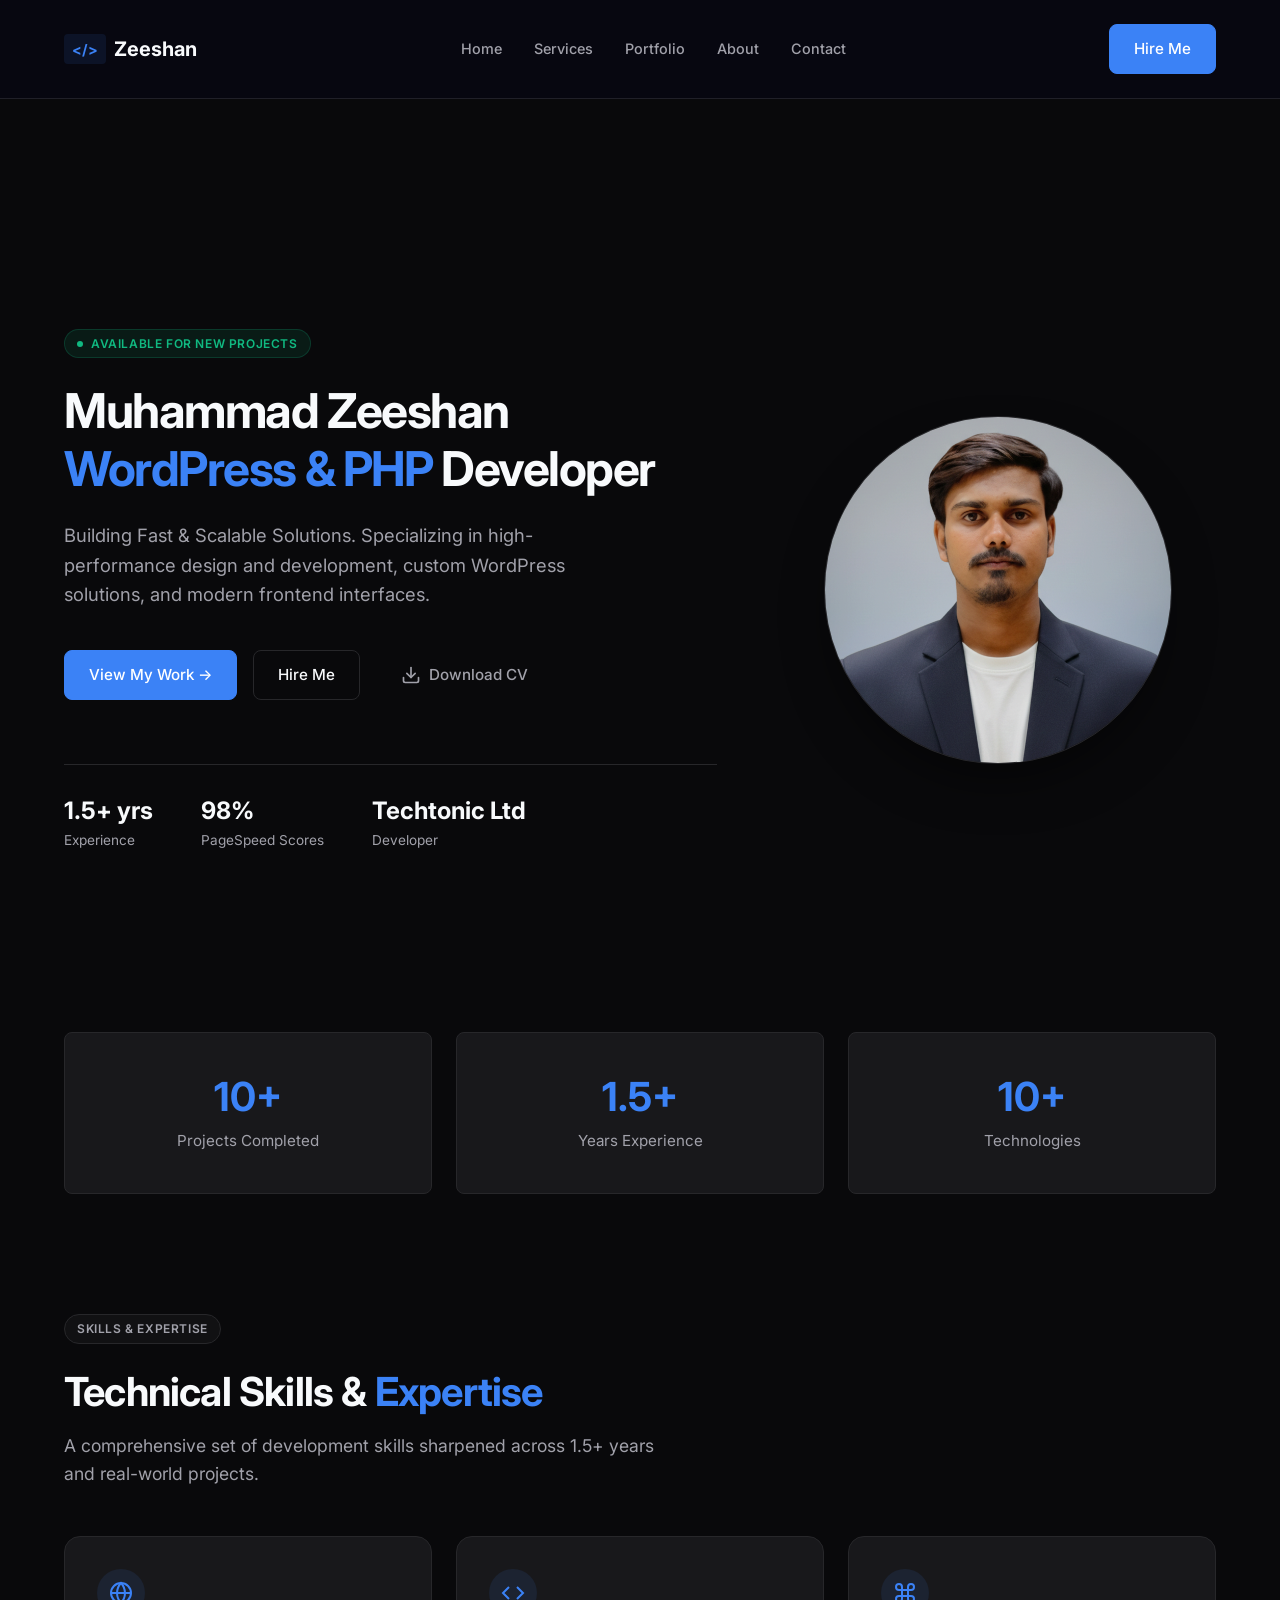
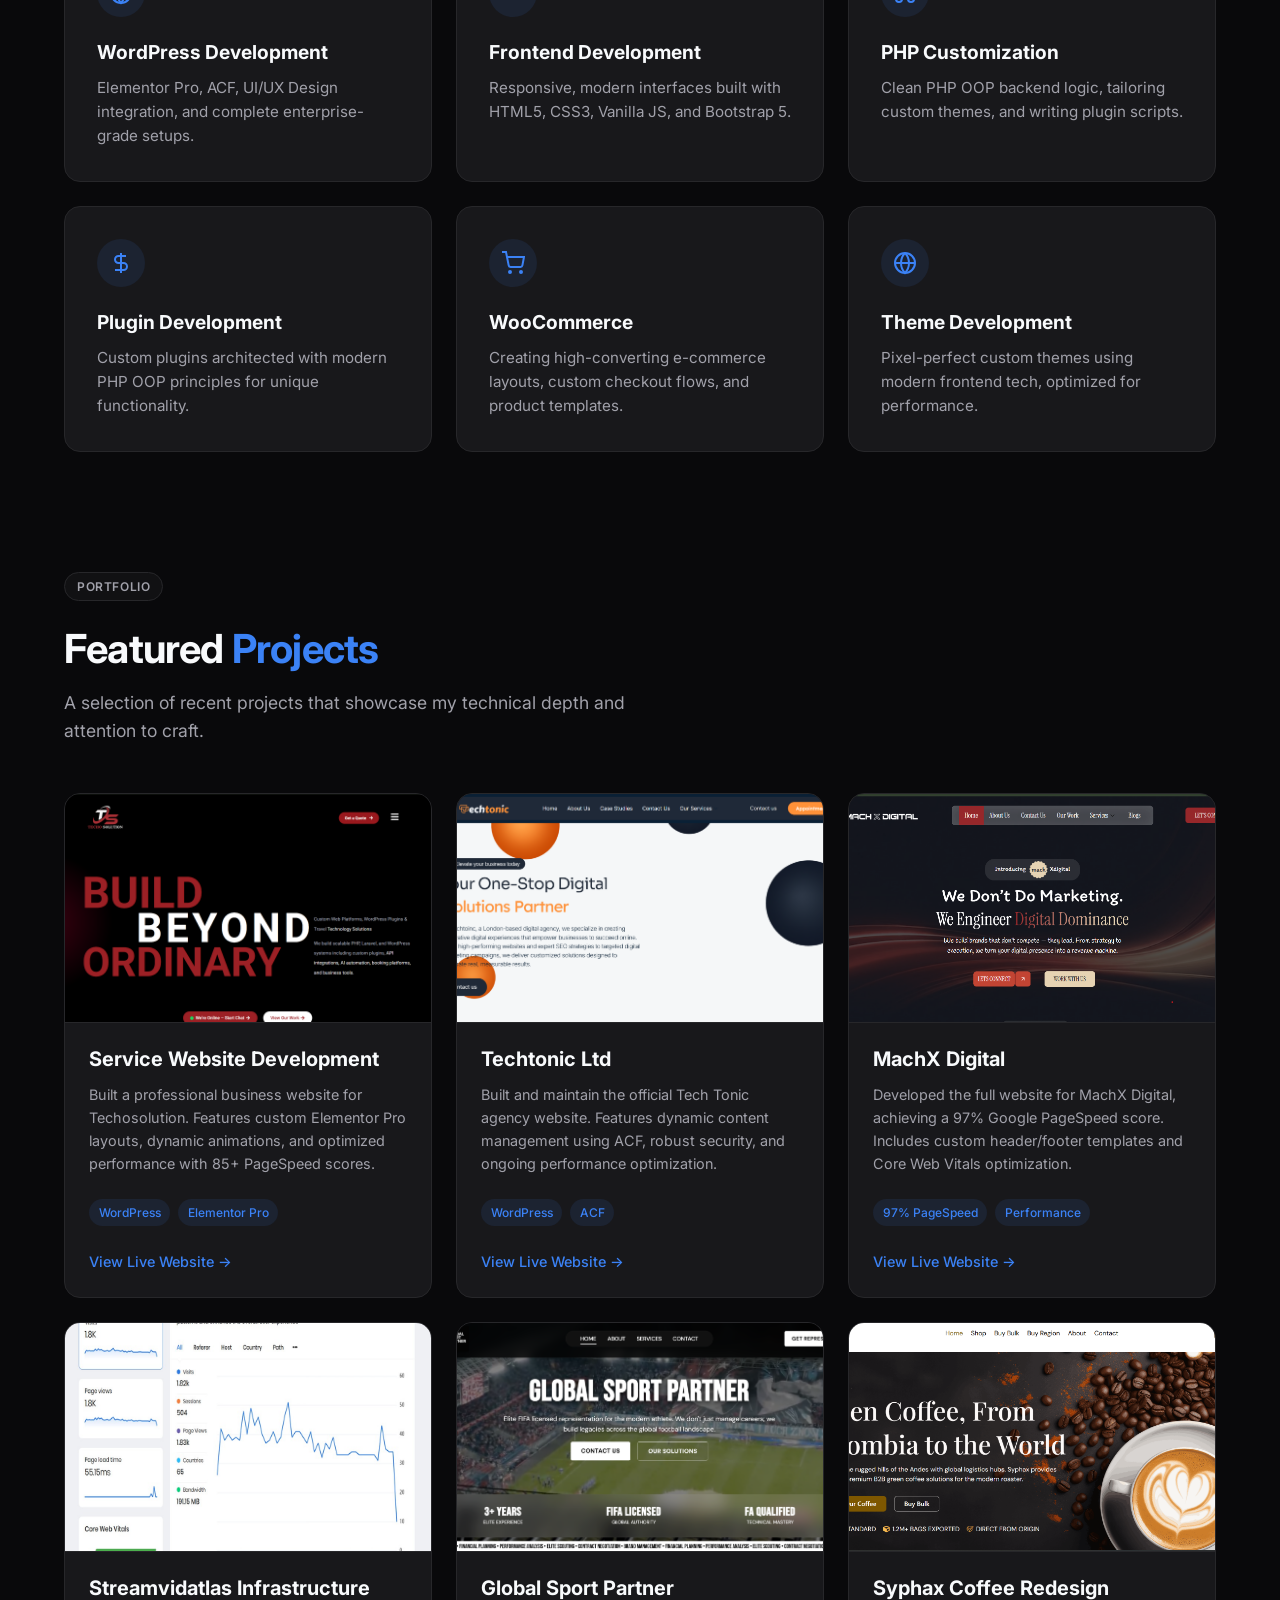
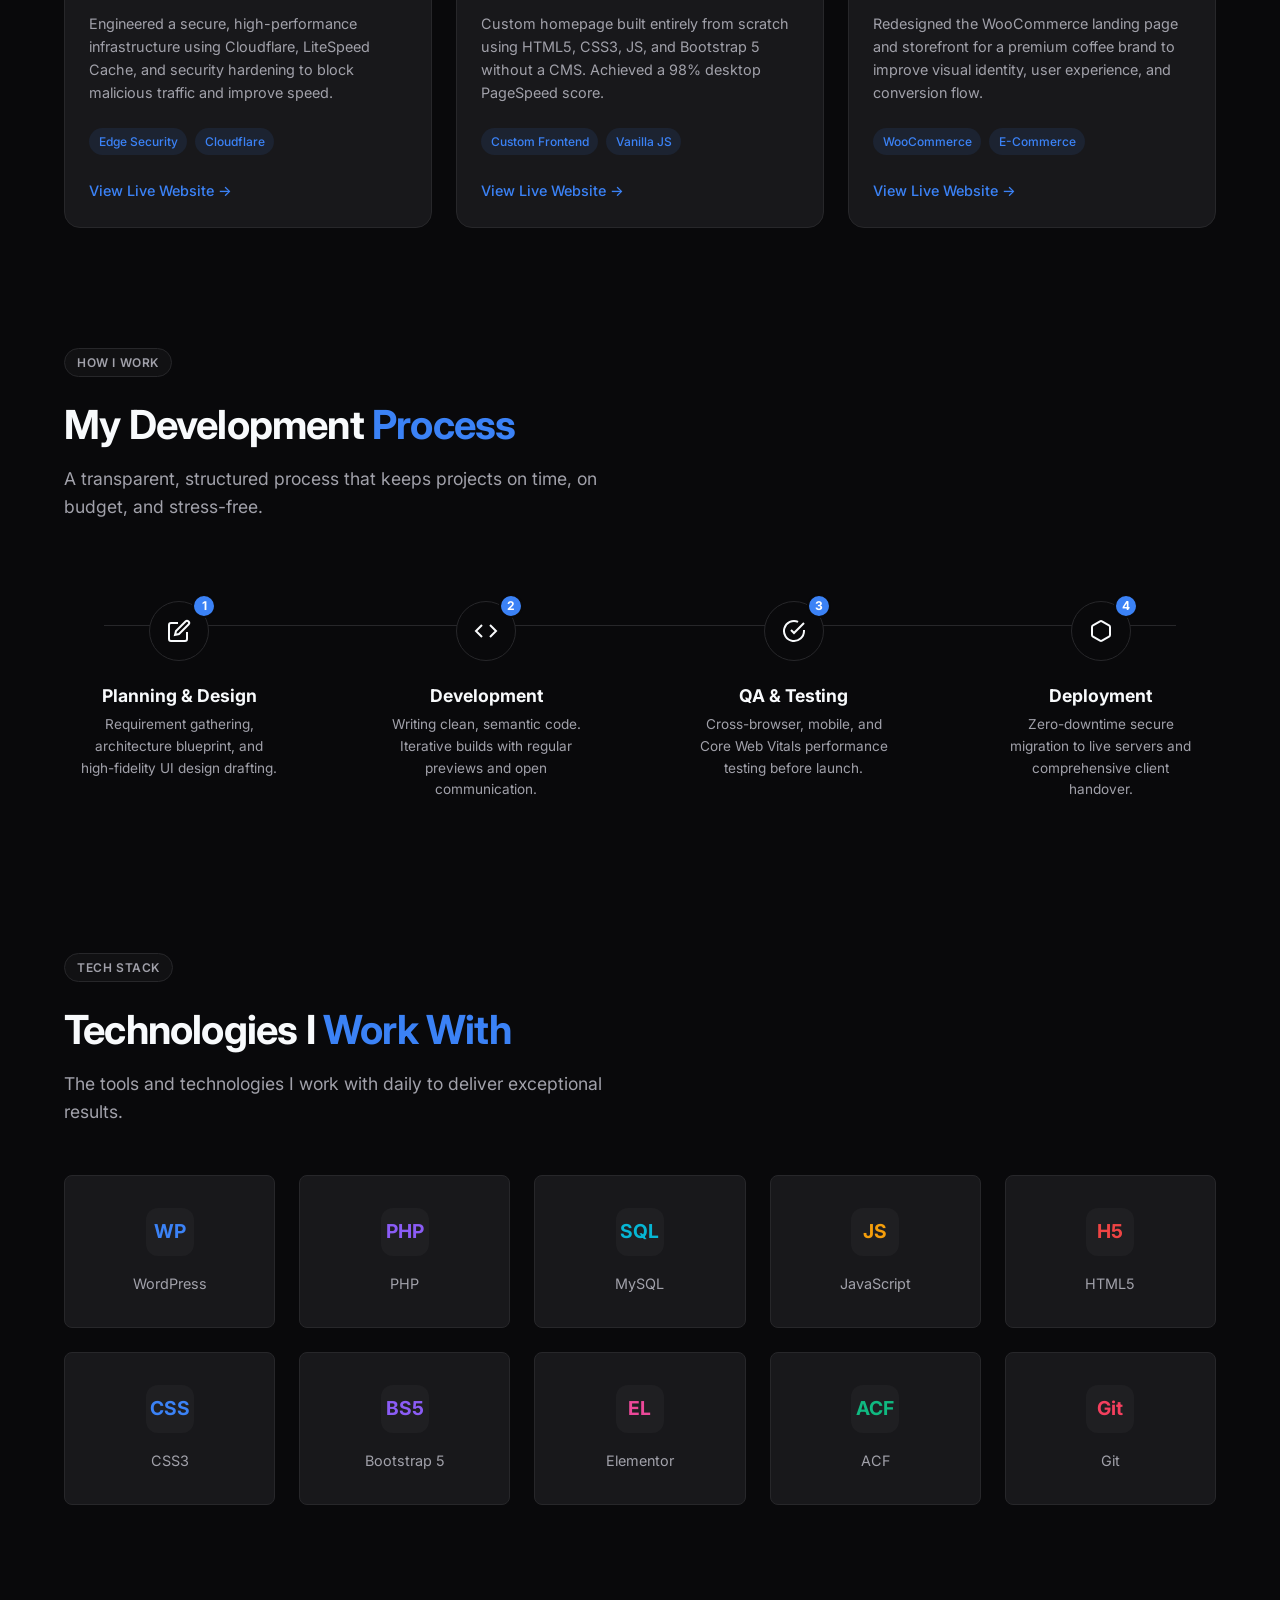
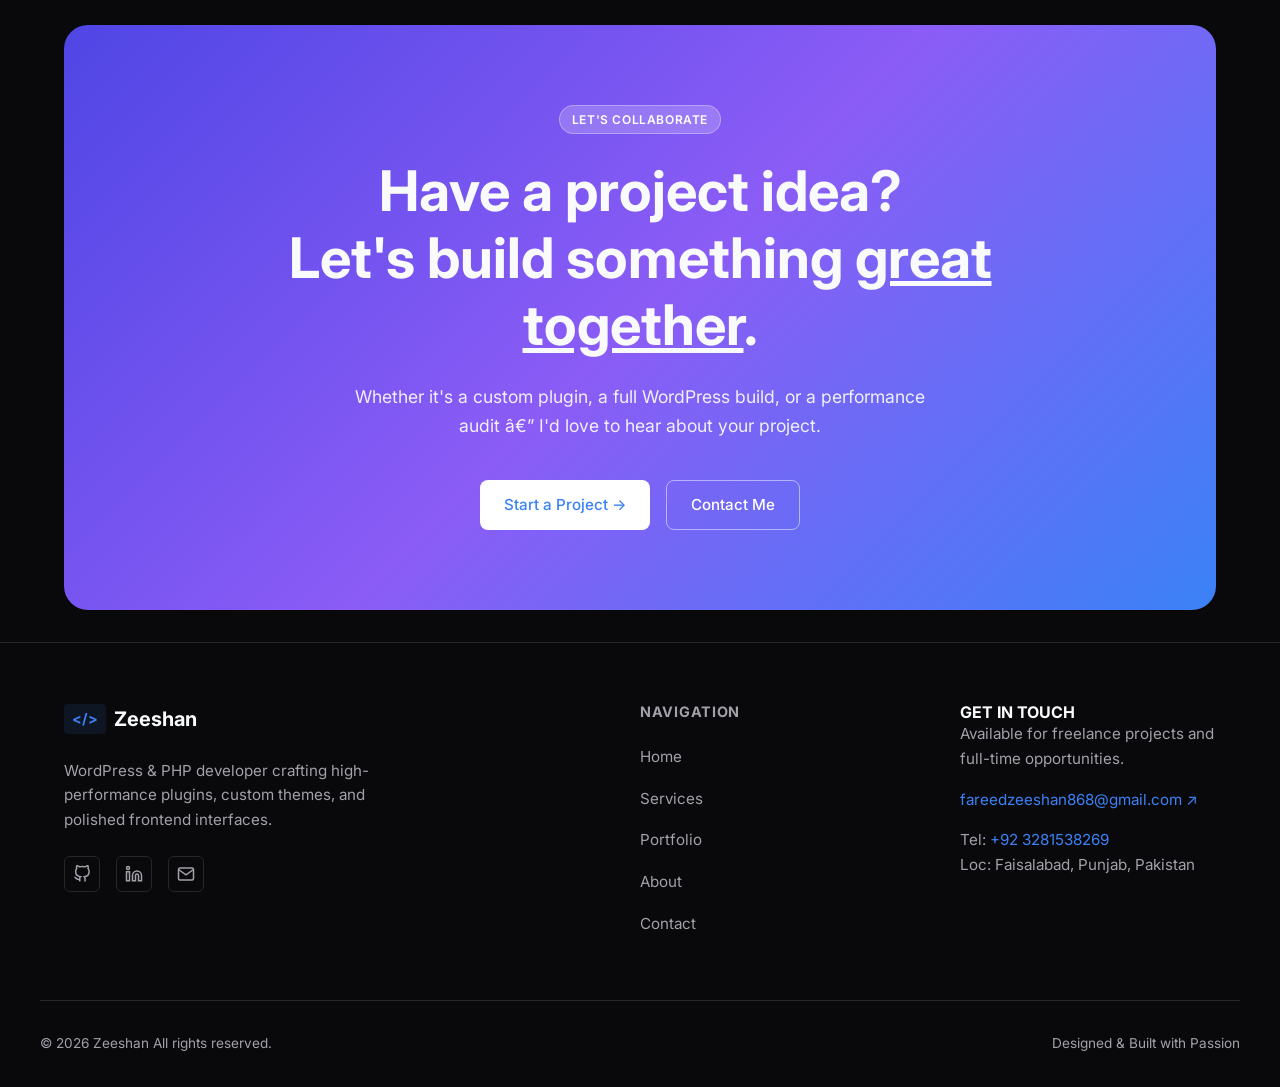
==== commit 528a1c08: "Make project cards clickable and link button to live site" ====
--- a/index.html
+++ b/index.html
@@ -169,7 +169,7 @@
             
             <div class="grid-3">
                 <!-- Project 1 -->
-                <div class="project-card">
+                <div class="project-card" onclick="window.location.href='project-detail.html?id=techosolution';" style="cursor: pointer;">
                     <div class="project-img-wrapper">
                         <img src="assets/images/techosolution.png" alt="Techosolution">
                     </div>
@@ -180,12 +180,12 @@
                             <span>WordPress</span>
                             <span>Elementor Pro</span>
                         </div>
-                        <a href="project-detail.html?id=techosolution" class="view-project-link">View Project &rarr;</a>
+                        <a href="https://techosolution.com" target="_blank" class="view-project-link" onclick="event.stopPropagation();">View Live Website &rarr;</a>
                     </div>
                 </div>
 
                 <!-- Project 2 -->
-                <div class="project-card">
+                <div class="project-card" onclick="window.location.href='project-detail.html?id=techtonic';" style="cursor: pointer;">
                     <div class="project-img-wrapper">
                         <img src="assets/images/techtonic.png" alt="Tech Tonic">
                     </div>
@@ -196,12 +196,12 @@
                             <span>WordPress</span>
                             <span>ACF</span>
                         </div>
-                        <a href="project-detail.html?id=techtonic" class="view-project-link">View Project &rarr;</a>
+                        <a href="https://techtonicltd.com" target="_blank" class="view-project-link" onclick="event.stopPropagation();">View Live Website &rarr;</a>
                     </div>
                 </div>
 
                 <!-- Project 3 -->
-                <div class="project-card">
+                <div class="project-card" onclick="window.location.href='project-detail.html?id=machxdigital';" style="cursor: pointer;">
                     <div class="project-img-wrapper">
                         <img src="assets/images/machXdigitals.png" alt="MachX Digital">
                     </div>
@@ -212,12 +212,12 @@
                             <span>97% PageSpeed</span>
                             <span>Performance</span>
                         </div>
-                        <a href="project-detail.html?id=machxdigital" class="view-project-link">View Project &rarr;</a>
+                        <a href="https://machxdigital.com" target="_blank" class="view-project-link" onclick="event.stopPropagation();">View Live Website &rarr;</a>
                     </div>
                 </div>
 
                 <!-- Project 4 -->
-                <div class="project-card">
+                <div class="project-card" onclick="window.location.href='project-detail.html?id=streamvidatlas';" style="cursor: pointer;">
                     <div class="project-img-wrapper">
                         <img src="assets/images/visitor-analytics.jpg" alt="Streamvidatlas">
                     </div>
@@ -228,12 +228,12 @@
                             <span>Edge Security</span>
                             <span>Cloudflare</span>
                         </div>
-                        <a href="project-detail.html?id=streamvidatlas" class="view-project-link">View Project &rarr;</a>
+                        <a href="https://streamvidatlas.com" target="_blank" class="view-project-link" onclick="event.stopPropagation();">View Live Website &rarr;</a>
                     </div>
                 </div>
 
                 <!-- Project 5 -->
-                <div class="project-card">
+                <div class="project-card" onclick="window.location.href='project-detail.html?id=globalsportpartner';" style="cursor: pointer;">
                     <div class="project-img-wrapper">
                         <img src="assets/images/globalsportbrand.png" alt="Global Sport Partner">
                     </div>
@@ -244,12 +244,12 @@
                             <span>Custom Frontend</span>
                             <span>Vanilla JS</span>
                         </div>
-                        <a href="project-detail.html?id=globalsportpartner" class="view-project-link">View Project &rarr;</a>
+                        <a href="https://globalsportpartner.com" target="_blank" class="view-project-link" onclick="event.stopPropagation();">View Live Website &rarr;</a>
                     </div>
                 </div>
 
                 <!-- Project 6 -->
-                <div class="project-card">
+                <div class="project-card" onclick="window.location.href='project-detail.html?id=syphaxcoffee';" style="cursor: pointer;">
                     <div class="project-img-wrapper">
                         <img src="assets/images/syphox.png" alt="Syphax Coffee">
                     </div>
@@ -260,7 +260,7 @@
                             <span>WooCommerce</span>
                             <span>E-Commerce</span>
                         </div>
-                        <a href="project-detail.html?id=syphaxcoffee" class="view-project-link">View Project &rarr;</a>
+                        <a href="https://syphaxcoffee.com" target="_blank" class="view-project-link" onclick="event.stopPropagation();">View Live Website &rarr;</a>
                     </div>
                 </div>
             </div>
